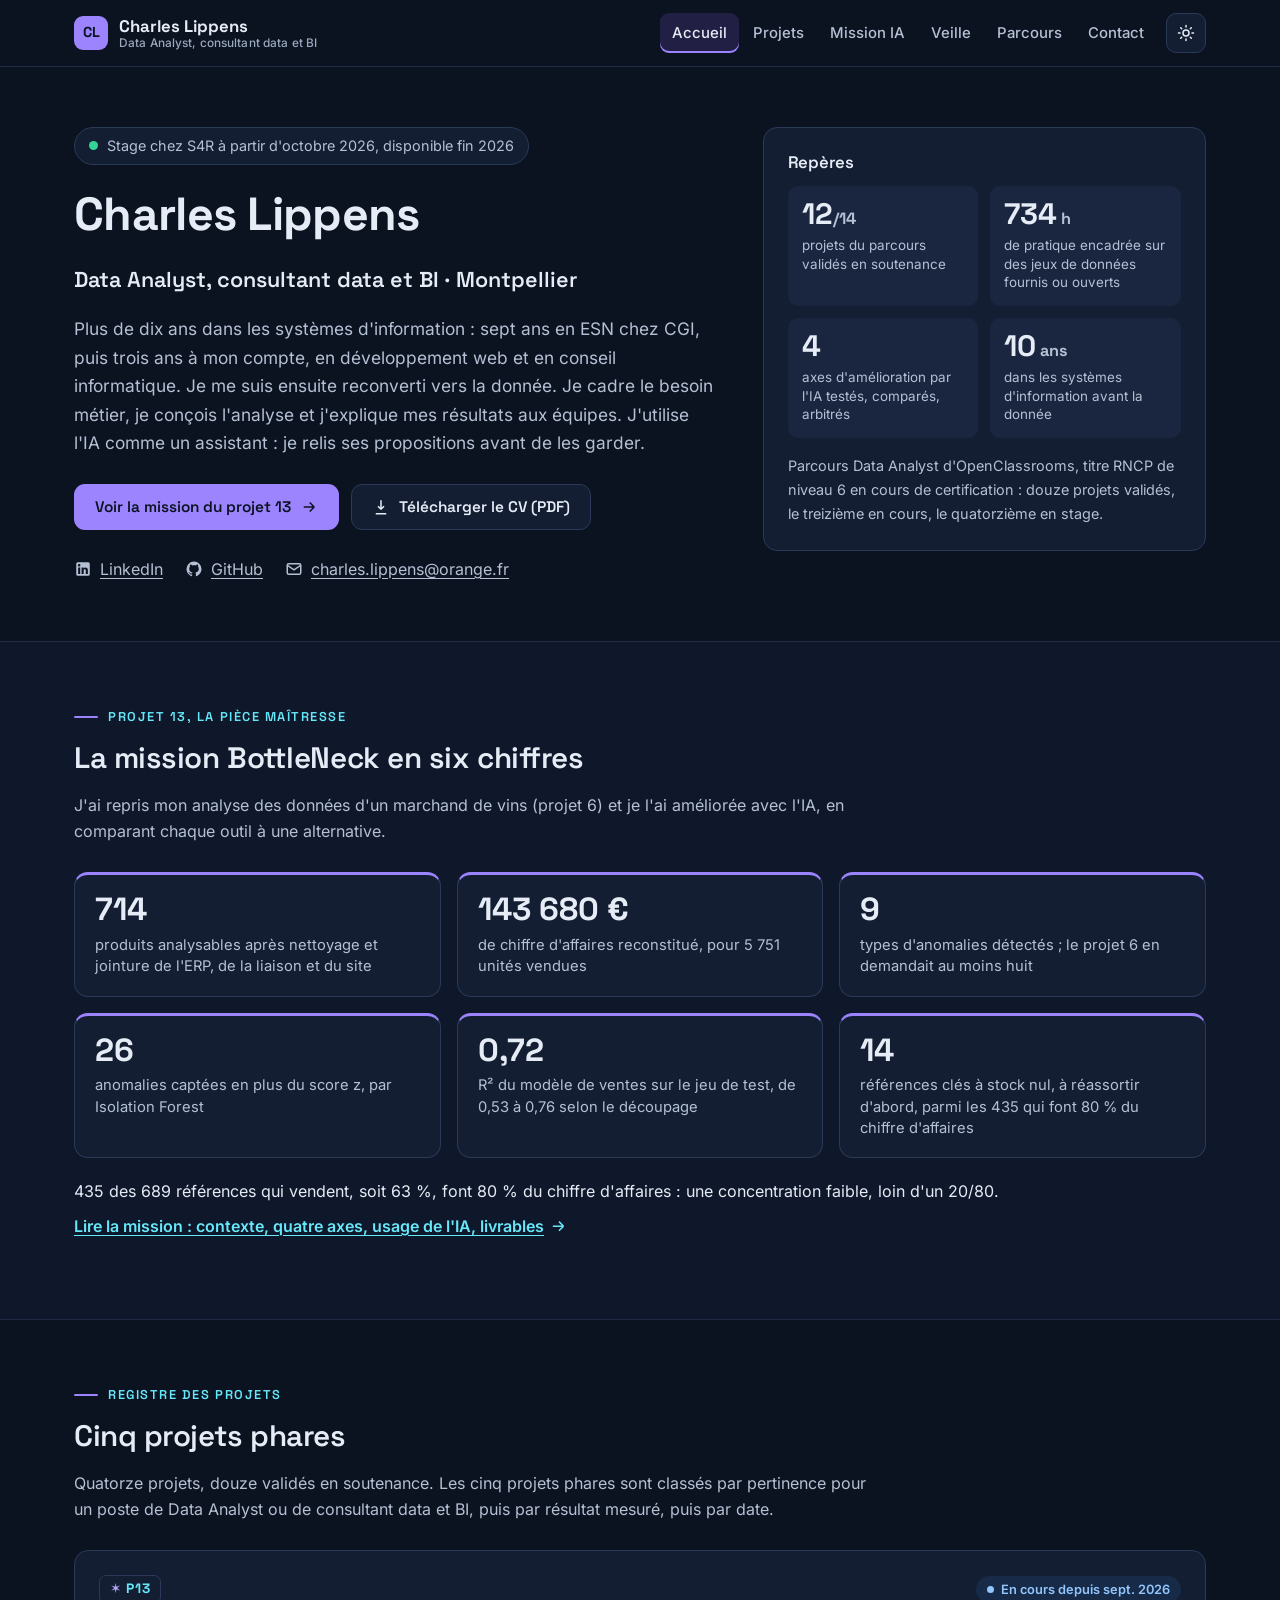
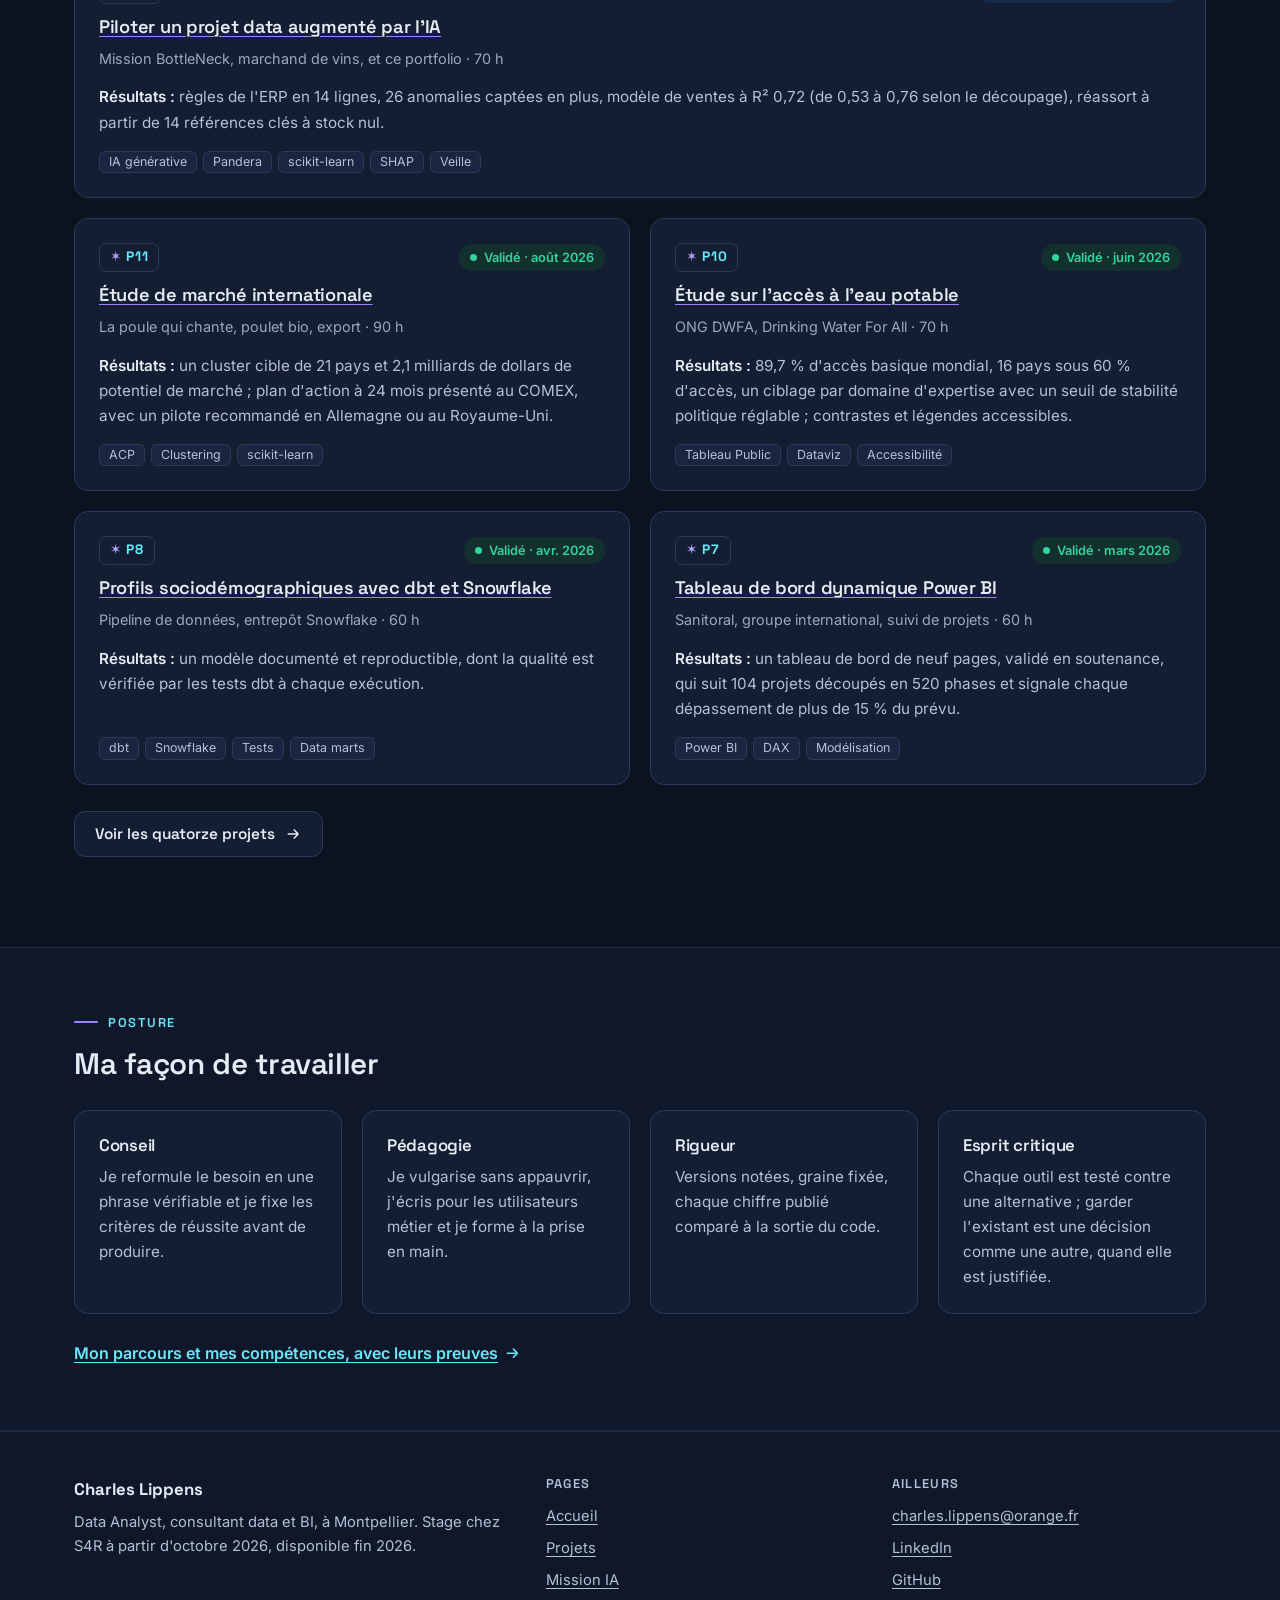
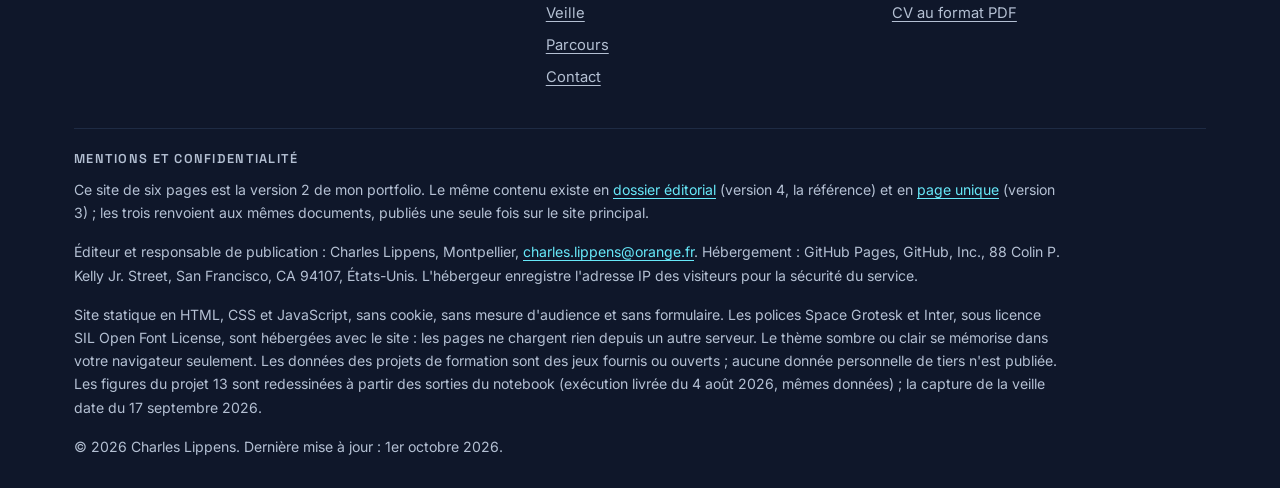
==== index.html @ 8b3ab4c8 "Portfolio, version 2" ====
<!DOCTYPE html>
<html lang="fr">
<head>
  <meta charset="UTF-8">
  <meta name="viewport" content="width=device-width, initial-scale=1">
  <title>Charles Lippens, Data Analyst, portfolio</title>
  <meta name="description" content="Charles Lippens, Data Analyst à Montpellier : la mission du projet 13 améliorée avec l'IA, cinq projets phares, la veille et le parcours, sur un site de six pages.">
  <meta name="author" content="Charles Lippens">
  <meta name="theme-color" content="#0B1220">
  <link rel="canonical" href="https://charleslippensdata.github.io/portfolio-v2/">
  <meta property="og:type" content="website">
  <meta property="og:site_name" content="Charles Lippens, Data Analyst">
  <meta property="og:locale" content="fr_FR">
  <meta property="og:title" content="Charles Lippens, Data Analyst, portfolio">
  <meta property="og:description" content="Charles Lippens, Data Analyst à Montpellier : la mission du projet 13 améliorée avec l'IA, cinq projets phares, la veille et le parcours, sur un site de six pages.">
  <meta property="og:url" content="https://charleslippensdata.github.io/portfolio-v2/">
  <meta property="og:image" content="https://charleslippensdata.github.io/assets/img/og-image.png">
  <meta property="og:image:width" content="1200">
  <meta property="og:image:height" content="630">
  <meta property="og:image:alt" content="Charles Lippens, Data Analyst">
  <meta name="twitter:card" content="summary_large_image">
  <link rel="icon" href="assets/img/favicon-192.png" type="image/png" sizes="192x192">
  <link rel="apple-touch-icon" href="assets/img/favicon-192.png">
  <link rel="preload" href="assets/fonts/inter-latin-wght-normal.woff2" as="font" type="font/woff2" crossorigin>
  <link rel="preload" href="assets/fonts/space-grotesk-latin-700-normal.woff2" as="font" type="font/woff2" crossorigin>
  <script>(function(){var t="dark";try{var s=localStorage.getItem("pf-v2-theme");if(s==="dark"||s==="light"){t=s;}}catch(e){}document.documentElement.setAttribute("data-theme",t);})();</script>
  <link rel="stylesheet" href="assets/style.css">
  <script src="assets/app.js" defer></script>
</head>
<body>
<a class="saut" href="#contenu">Aller au contenu</a>
<header class="entete">
  <div class="entete-inner">
    <a class="marque" href="index.html"><span class="logo" aria-hidden="true">CL</span><span class="marque-texte">Charles Lippens<small>Data Analyst, consultant data et BI</small></span></a>
    <button class="bouton-icone burger" id="burger" type="button" aria-expanded="false" aria-controls="menu"><span class="burger-barres" aria-hidden="true"><span></span><span></span><span></span></span><span class="vh">Menu</span></button>
    <nav class="nav" aria-label="Navigation principale">
      <ul class="menu" id="menu">
        <li><a href="index.html" aria-current="page">Accueil</a></li>
        <li><a href="projets.html">Projets</a></li>
        <li><a href="mission-ia.html">Mission IA</a></li>
        <li><a href="veille.html">Veille</a></li>
        <li><a href="parcours.html">Parcours</a></li>
        <li><a href="contact.html">Contact</a></li>
      </ul>
    </nav>
    <button class="bouton-icone theme-toggle" type="button" aria-pressed="true" title="Thème sombre ou clair"><svg class="ico-lune" viewBox="0 0 24 24" fill="none" stroke="currentColor" stroke-width="2" stroke-linecap="round" stroke-linejoin="round" aria-hidden="true"><path d="M21 12.8A9 9 0 1 1 11.2 3a7 7 0 0 0 9.8 9.8z"/></svg><svg class="ico-soleil" viewBox="0 0 24 24" fill="none" stroke="currentColor" stroke-width="2" stroke-linecap="round" aria-hidden="true"><circle cx="12" cy="12" r="4"/><path d="M12 2v2M12 20v2M4.9 4.9l1.4 1.4M17.7 17.7l1.4 1.4M2 12h2M20 12h2M4.9 19.1l1.4-1.4M17.7 6.3l1.4-1.4"/></svg><span class="vh">Thème sombre</span></button>
  </div>
</header>

<main id="contenu" tabindex="-1">
  <section class="hero" aria-labelledby="nom">
    <div class="conteneur hero-grille">
      <div class="hero-texte">
        <p class="statut"><span class="point-ok" aria-hidden="true"></span>Stage chez S4R à partir d'octobre 2026, disponible fin 2026</p>
        <h1 id="nom">Charles Lippens</h1>
        <p class="metier">Data Analyst, consultant data et BI · Montpellier</p>
        <p class="pitch">Plus de dix ans dans les systèmes d'information : sept ans en ESN chez CGI, puis trois ans à mon compte, en développement web et en conseil informatique. Je me suis ensuite reconverti vers la donnée. Je cadre le besoin métier, je conçois l'analyse et j'explique mes résultats aux équipes. J'utilise l'IA comme un assistant : je relis ses propositions avant de les garder.</p>
        <div class="actions">
          <a class="btn btn-plein" href="mission-ia.html">Voir la mission du projet 13<svg viewBox="0 0 24 24" fill="none" stroke="currentColor" stroke-width="2" aria-hidden="true"><path d="M5 12h14m0 0-6-6m6 6-6 6"/></svg></a>
          <a class="btn btn-contour" href="https://charleslippensdata.github.io/livrables/CV_Charles_Lippens.pdf" download><svg viewBox="0 0 24 24" fill="none" stroke="currentColor" stroke-width="2" aria-hidden="true"><path d="M12 3v12m0 0l-4-4m4 4l4-4M5 21h14"/></svg>Télécharger le CV (PDF)</a>
        </div>
        <ul class="liens-hero">
          <li><a href="https://www.linkedin.com/in/charleslippens/" target="_blank" rel="noopener"><svg viewBox="0 0 24 24" fill="currentColor" aria-hidden="true"><path d="M19 3a2 2 0 0 1 2 2v14a2 2 0 0 1-2 2H5a2 2 0 0 1-2-2V5a2 2 0 0 1 2-2h14m-.5 15.5v-5.3a3.26 3.26 0 0 0-3.26-3.26c-.85 0-1.84.52-2.32 1.3v-1.11h-2.79v8.37h2.79v-4.93c0-.77.62-1.4 1.39-1.4a1.4 1.4 0 0 1 1.4 1.4v4.93h2.79M6.88 8.56a1.68 1.68 0 0 0 1.68-1.68c0-.93-.75-1.69-1.68-1.69a1.69 1.69 0 0 0-1.69 1.69c0 .93.76 1.68 1.69 1.68m1.39 9.94v-8.37H5.5v8.37h2.77z"/></svg>LinkedIn<span class="vh"> (nouvel onglet)</span></a></li>
          <li><a href="https://github.com/CharlesLippensData" target="_blank" rel="noopener"><svg viewBox="0 0 24 24" fill="currentColor" aria-hidden="true"><path d="M12 2A10 10 0 0 0 2 12c0 4.42 2.87 8.17 6.84 9.5.5.08.66-.23.66-.5v-1.69c-2.77.6-3.36-1.34-3.36-1.34-.46-1.16-1.11-1.47-1.11-1.47-.91-.62.07-.6.07-.6 1 .07 1.53 1.03 1.53 1.03.87 1.52 2.34 1.07 2.91.83.09-.65.35-1.09.63-1.34-2.22-.25-4.55-1.11-4.55-4.92 0-1.11.38-2 1.03-2.71-.1-.25-.45-1.29.1-2.64 0 0 .84-.27 2.75 1.02.79-.22 1.65-.33 2.5-.33.85 0 1.71.11 2.5.33 1.91-1.29 2.75-1.02 2.75-1.02.55 1.35.2 2.39.1 2.64.65.71 1.03 1.6 1.03 2.71 0 3.82-2.34 4.66-4.57 4.91.36.31.69.92.69 1.85V21c0 .27.16.59.67.5C19.14 20.16 22 16.42 22 12A10 10 0 0 0 12 2z"/></svg>GitHub<span class="vh"> (nouvel onglet)</span></a></li>
          <li><a href="mailto:charles.lippens@orange.fr"><svg viewBox="0 0 24 24" fill="none" stroke="currentColor" stroke-width="2" aria-hidden="true"><rect x="3" y="5" width="18" height="14" rx="2"/><path d="m3 7 9 6 9-6"/></svg>charles.lippens@orange.fr</a></li>
        </ul>
      </div>
      <aside class="carte reperes" aria-labelledby="reperes-titre">
        <h2 id="reperes-titre">Repères</h2>
        <dl class="mini-kpis">
          <div><dt>projets du parcours validés en soutenance</dt><dd>12<small>/14</small></dd></div>
          <div><dt>de pratique encadrée sur des jeux de données fournis ou ouverts</dt><dd>734<small> h</small></dd></div>
          <div><dt>axes d'amélioration par l'IA testés, comparés, arbitrés</dt><dd>4</dd></div>
          <div><dt>dans les systèmes d'information avant la donnée</dt><dd>10<small> ans</small></dd></div>
        </dl>
        <p class="reperes-note">Parcours Data Analyst d'OpenClassrooms, titre RNCP de niveau 6 en cours de certification : douze projets validés, le treizième en cours, le quatorzième en stage.</p>
      </aside>
    </div>
  </section>

  <section class="section section--alt" aria-labelledby="chiffres-titre">
    <div class="conteneur">
      <div class="section-tete">
        <p class="eyebrow">Projet 13, la pièce maîtresse</p>
        <h2 id="chiffres-titre">La mission BottleNeck en six chiffres</h2>
        <p>J'ai repris mon analyse des données d'un marchand de vins (projet 6) et je l'ai améliorée avec l'IA, en comparant chaque outil à une alternative.</p>
      </div>
      <dl class="chiffres">
        <div class="chiffre"><dt>produits analysables après nettoyage et jointure de l'ERP, de la liaison et du site</dt><dd>714</dd></div>
        <div class="chiffre"><dt>de chiffre d'affaires reconstitué, pour 5 751 unités vendues</dt><dd>143 680 €</dd></div>
        <div class="chiffre"><dt>types d'anomalies détectés ; le projet 6 en demandait au moins huit</dt><dd>9</dd></div>
        <div class="chiffre"><dt>anomalies captées en plus du score z, par Isolation Forest</dt><dd>26</dd></div>
        <div class="chiffre"><dt>R² du modèle de ventes sur le jeu de test, de 0,53 à 0,76 selon le découpage</dt><dd>0,72</dd></div>
        <div class="chiffre"><dt>références clés à stock nul, à réassortir d'abord, parmi les 435 qui font 80 % du chiffre d'affaires</dt><dd>14</dd></div>
      </dl>
      <p class="note-chiffres">435 des 689 références qui vendent, soit 63 %, font 80 % du chiffre d'affaires : une concentration faible, loin d'un 20/80.</p>
      <p><a class="lien-fort" href="mission-ia.html">Lire la mission : contexte, quatre axes, usage de l'IA, <span class="insec">livrables<svg viewBox="0 0 24 24" fill="none" stroke="currentColor" stroke-width="2" aria-hidden="true"><path d="M5 12h14m0 0-6-6m6 6-6 6"/></svg></span></a></p>
    </div>
  </section>

  <section class="section" aria-labelledby="phares-titre">
    <div class="conteneur">
      <div class="section-tete">
        <p class="eyebrow">Registre des projets</p>
        <h2 id="phares-titre">Cinq projets phares</h2>
        <p>Quatorze projets, douze validés en soutenance. Les cinq projets phares sont classés par pertinence pour un poste de Data Analyst ou de consultant data et BI, puis par résultat mesuré, puis par date.</p>
      </div>
      <div class="grille grille-phares">
        <article class="carte phare" aria-labelledby="phare-p13">
          <div class="projet-tete"><span class="projet-code"><span class="etoile" aria-hidden="true">✶</span> P13<span class="vh">, projet phare</span></span><span class="etat etat-cours">En cours depuis sept. 2026</span></div>
          <h3 id="phare-p13"><a href="projets.html#p13">Piloter un projet data augmenté par l'IA</a></h3>
          <p class="client">Mission BottleNeck, marchand de vins, et ce portfolio · 70 h</p>
          <p class="phare-resultat"><strong>Résultats :</strong> règles de l'ERP en 14 lignes, 26 anomalies captées en plus, modèle de ventes à R² 0,72 (de 0,53 à 0,76 selon le découpage), réassort à partir de 14 références clés à stock nul.</p>
          <ul class="tags" aria-label="Outils et thèmes"><li>IA générative</li><li>Pandera</li><li>scikit-learn</li><li>SHAP</li><li>Veille</li></ul>
        </article>
        <article class="carte phare" aria-labelledby="phare-p11">
          <div class="projet-tete"><span class="projet-code"><span class="etoile" aria-hidden="true">✶</span> P11<span class="vh">, projet phare</span></span><span class="etat etat-valide">Validé · août 2026</span></div>
          <h3 id="phare-p11"><a href="projets.html#p11">Étude de marché internationale</a></h3>
          <p class="client">La poule qui chante, poulet bio, export · 90 h</p>
          <p class="phare-resultat"><strong>Résultats :</strong> un cluster cible de 21 pays et 2,1 milliards de dollars de potentiel de marché ; plan d'action à 24 mois présenté au COMEX, avec un pilote recommandé en Allemagne ou au Royaume-Uni.</p>
          <ul class="tags" aria-label="Outils et thèmes"><li>ACP</li><li>Clustering</li><li>scikit-learn</li></ul>
        </article>
        <article class="carte phare" aria-labelledby="phare-p10">
          <div class="projet-tete"><span class="projet-code"><span class="etoile" aria-hidden="true">✶</span> P10<span class="vh">, projet phare</span></span><span class="etat etat-valide">Validé · juin 2026</span></div>
          <h3 id="phare-p10"><a href="projets.html#p10">Étude sur l'accès à l'eau potable</a></h3>
          <p class="client">ONG DWFA, Drinking Water For All · 70 h</p>
          <p class="phare-resultat"><strong>Résultats :</strong> 89,7 % d'accès basique mondial, 16 pays sous 60 % d'accès, un ciblage par domaine d'expertise avec un seuil de stabilité politique réglable ; contrastes et légendes accessibles.</p>
          <ul class="tags" aria-label="Outils et thèmes"><li>Tableau Public</li><li>Dataviz</li><li>Accessibilité</li></ul>
        </article>
        <article class="carte phare" aria-labelledby="phare-p8">
          <div class="projet-tete"><span class="projet-code"><span class="etoile" aria-hidden="true">✶</span> P8<span class="vh">, projet phare</span></span><span class="etat etat-valide">Validé · avr. 2026</span></div>
          <h3 id="phare-p8"><a href="projets.html#p8">Profils sociodémographiques avec dbt et Snowflake</a></h3>
          <p class="client">Pipeline de données, entrepôt Snowflake · 60 h</p>
          <p class="phare-resultat"><strong>Résultats :</strong> un modèle documenté et reproductible, dont la qualité est vérifiée par les tests dbt à chaque exécution.</p>
          <ul class="tags" aria-label="Outils et thèmes"><li>dbt</li><li>Snowflake</li><li>Tests</li><li>Data marts</li></ul>
        </article>
        <article class="carte phare" aria-labelledby="phare-p7">
          <div class="projet-tete"><span class="projet-code"><span class="etoile" aria-hidden="true">✶</span> P7<span class="vh">, projet phare</span></span><span class="etat etat-valide">Validé · mars 2026</span></div>
          <h3 id="phare-p7"><a href="projets.html#p7">Tableau de bord dynamique Power BI</a></h3>
          <p class="client">Sanitoral, groupe international, suivi de projets · 60 h</p>
          <p class="phare-resultat"><strong>Résultats :</strong> un tableau de bord de neuf pages, validé en soutenance, qui suit 104 projets découpés en 520 phases et signale chaque dépassement de plus de 15 % du prévu.</p>
          <ul class="tags" aria-label="Outils et thèmes"><li>Power BI</li><li>DAX</li><li>Modélisation</li></ul>
        </article>
      </div>
      <div class="actions"><a class="btn btn-contour" href="projets.html">Voir les quatorze projets<svg viewBox="0 0 24 24" fill="none" stroke="currentColor" stroke-width="2" aria-hidden="true"><path d="M5 12h14m0 0-6-6m6 6-6 6"/></svg></a></div>
    </div>
  </section>

  <section class="section section--alt" aria-labelledby="posture-titre">
    <div class="conteneur">
      <div class="section-tete">
        <p class="eyebrow">Posture</p>
        <h2 id="posture-titre">Ma façon de travailler</h2>
      </div>
      <ul class="grille grille-4 liste-nue">
        <li class="carte posture"><h3>Conseil</h3><p>Je reformule le besoin en une phrase vérifiable et je fixe les critères de réussite avant de produire.</p></li>
        <li class="carte posture"><h3>Pédagogie</h3><p>Je vulgarise sans appauvrir, j'écris pour les utilisateurs métier et je forme à la prise en main.</p></li>
        <li class="carte posture"><h3>Rigueur</h3><p>Versions notées, graine fixée, chaque chiffre publié comparé à la sortie du code.</p></li>
        <li class="carte posture"><h3>Esprit critique</h3><p>Chaque outil est testé contre une alternative ; garder l'existant est une décision comme une autre, quand elle est justifiée.</p></li>
      </ul>
      <p class="suite"><a class="lien-fort" href="parcours.html">Mon parcours et mes compétences, avec leurs <span class="insec">preuves<svg viewBox="0 0 24 24" fill="none" stroke="currentColor" stroke-width="2" aria-hidden="true"><path d="M5 12h14m0 0-6-6m6 6-6 6"/></svg></span></a></p>
    </div>
  </section>
</main>

<footer class="pied">
  <div class="conteneur">
    <div class="pied-grille">
      <div class="pied-marque">
        <p class="pied-nom">Charles Lippens</p>
        <p>Data Analyst, consultant data et BI, à Montpellier. Stage chez S4R à partir d'octobre 2026, disponible fin 2026.</p>
      </div>
      <nav class="pied-bloc" aria-label="Pages du site">
        <h2>Pages</h2>
        <ul>
          <li><a href="index.html">Accueil</a></li>
          <li><a href="projets.html">Projets</a></li>
          <li><a href="mission-ia.html">Mission IA</a></li>
          <li><a href="veille.html">Veille</a></li>
          <li><a href="parcours.html">Parcours</a></li>
          <li><a href="contact.html">Contact</a></li>
        </ul>
      </nav>
      <div class="pied-bloc">
        <h2>Ailleurs</h2>
        <ul>
          <li><a href="mailto:charles.lippens@orange.fr">charles.lippens@orange.fr</a></li>
          <li><a href="https://www.linkedin.com/in/charleslippens/" target="_blank" rel="noopener">LinkedIn<span class="vh"> (nouvel onglet)</span></a></li>
          <li><a href="https://github.com/CharlesLippensData" target="_blank" rel="noopener">GitHub<span class="vh"> (nouvel onglet)</span></a></li>
          <li><a href="https://charleslippensdata.github.io/livrables/CV_Charles_Lippens.pdf" download>CV au format PDF</a></li>
        </ul>
      </div>
    </div>
    <div class="mentions">
      <h2>Mentions et confidentialité</h2>
      <p>Ce site de six pages est la version 2 de mon portfolio. Le même contenu existe en <a href="https://charleslippensdata.github.io/">dossier éditorial</a> (version 4, la référence) et en <a href="https://charleslippensdata.github.io/portfolio-v3/">page unique</a> (version 3) ; les trois renvoient aux mêmes documents, publiés une seule fois sur le site principal.</p>
      <p>Éditeur et responsable de publication : Charles Lippens, Montpellier, <a href="mailto:charles.lippens@orange.fr">charles.lippens@orange.fr</a>. Hébergement : GitHub Pages, GitHub, Inc., 88 Colin P. Kelly Jr. Street, San Francisco, CA 94107, États-Unis. L'hébergeur enregistre l'adresse IP des visiteurs pour la sécurité du service.</p>
      <p>Site statique en HTML, CSS et JavaScript, sans cookie, sans mesure d'audience et sans formulaire. Les polices Space Grotesk et Inter, sous licence SIL Open Font License, sont hébergées avec le site : les pages ne chargent rien depuis un autre serveur. Le thème sombre ou clair se mémorise dans votre navigateur seulement. Les données des projets de formation sont des jeux fournis ou ouverts ; aucune donnée personnelle de tiers n'est publiée. Les figures du projet 13 sont redessinées à partir des sorties du notebook (exécution livrée du 4 août 2026, mêmes données) ; la capture de la veille date du 17 septembre 2026.</p>
      <p>© 2026 Charles Lippens. Dernière mise à jour : 1er octobre 2026.</p>
    </div>
  </div>
</footer>
</body>
</html>
---- assets/style.css ----
/* Charles Lippens, portfolio, version 2 (site de six pages)
   Identité de l'ancienne version 2, rendue sobre : thème sombre bleu nuit par défaut, thème clair au choix,
   titres en Space Grotesk, texte en Inter, cartes. Couleurs pleines, contrastes AA dans les deux thèmes.
   Polices hébergées avec le site, sous licence SIL Open Font License (fichiers OFL dans assets/fonts). */

@font-face {
  font-family: "Inter";
  font-style: normal;
  font-weight: 100 900;
  font-display: swap;
  src: url("fonts/inter-latin-wght-normal.woff2") format("woff2");
}
@font-face {
  font-family: "Space Grotesk";
  font-style: normal;
  font-weight: 600;
  font-display: swap;
  src: url("fonts/space-grotesk-latin-600-normal.woff2") format("woff2");
}
@font-face {
  font-family: "Space Grotesk";
  font-style: normal;
  font-weight: 700;
  font-display: swap;
  src: url("fonts/space-grotesk-latin-700-normal.woff2") format("woff2");
}

/* ---------- Couleurs : thème sombre (par défaut) ---------- */
:root {
  --bg: #0B1220;
  --bg-alt: #0F172A;
  --surface: #131E33;
  --surface-2: #1A2640;
  --line: #2A3A57;
  --line-soft: #1E2B44;
  --text: #E6ECF5;
  --text-2: #B4C0D3;
  --text-3: #9AA8BE;
  --accent: #9C84FF;
  --accent-fort: #B6A8FF;
  --accent-text: #B6A8FF;
  --on-accent: #0B1220;
  --accent-soft: #221F45;
  --cyan: #67E8F9;
  --lien: #67E8F9;
  --lien-survol: #C9BFFF;
  --ok: #34D399;
  --ok-soft: #12302E;
  --encours: #93C5FD;
  --encours-soft: #172B48;
  --venir: #B4C0D3;
  --venir-soft: #1F2A3F;
  --focus: #67E8F9;
  --figure-fond: #FFFFFF;
  --radius: 14px;
  --radius-sm: 10px;
  --max: 1180px;
  --titre: "Space Grotesk", "Segoe UI", system-ui, sans-serif;
  --corps: "Inter", "Segoe UI", system-ui, -apple-system, Arial, sans-serif;
  color-scheme: dark;
}

/* ---------- Thème clair : mêmes rôles ---------- */
:root[data-theme="light"] {
  --bg: #F4F6FB;
  --bg-alt: #EAEEF6;
  --surface: #FFFFFF;
  --surface-2: #EEF2F8;
  --line: #CBD4E2;
  --line-soft: #DDE3EE;
  --text: #0F172A;
  --text-2: #334155;
  --text-3: #4B5768;
  --accent: #5B3DF5;
  --accent-fort: #4C2FE0;
  --accent-text: #4C2FE0;
  --on-accent: #FFFFFF;
  --accent-soft: #ECE8FE;
  --cyan: #0C6A85;
  --lien: #0E5F78;
  --lien-survol: #4C2FE0;
  --ok: #047857;
  --ok-soft: #E3F4EE;
  --encours: #1D4ED8;
  --encours-soft: #E6EDFC;
  --venir: #4B5768;
  --venir-soft: #ECEFF4;
  --focus: #4C2FE0;
  color-scheme: light;
}

/* ---------- Base ---------- */
*, *::before, *::after { box-sizing: border-box; }
html { -webkit-text-size-adjust: 100%; text-size-adjust: 100%; scroll-padding-top: 84px; }
body {
  margin: 0;
  font-family: var(--corps);
  font-size: 1rem;
  line-height: 1.65;
  color: var(--text);
  background: var(--bg);
  overflow-wrap: break-word;
}
img { max-width: 100%; height: auto; display: block; }
svg { flex: none; width: 1.15em; height: 1.15em; vertical-align: -.2em; }
a { color: var(--lien); text-decoration: underline; text-decoration-thickness: 1px; text-underline-offset: .18em; }
a:hover { color: var(--lien-survol); }
:focus-visible { outline: 2px solid var(--focus); outline-offset: 3px; border-radius: 4px; }
main:focus { outline: none; }
.vh {
  position: absolute !important;
  width: 1px; height: 1px;
  padding: 0; margin: -1px;
  overflow: hidden;
  clip: rect(0 0 0 0);
  white-space: nowrap;
  border: 0;
}
.saut {
  position: absolute; left: 12px; top: -80px; z-index: 1000;
  padding: 10px 16px; border-radius: 8px;
  background: var(--accent); color: var(--on-accent);
  font-weight: 600; text-decoration: none;
}
.saut:focus { top: 10px; color: var(--on-accent); }
h1, h2, h3, h4 {
  font-family: var(--titre);
  font-weight: 600;
  line-height: 1.2;
  letter-spacing: -.015em;
  color: var(--text);
  margin: 0 0 .5em;
}
h1 { font-size: clamp(2rem, 4.4vw, 2.9rem); font-weight: 700; }
h2 { font-size: clamp(1.4rem, 2.8vw, 1.85rem); }
h3 { font-size: 1.14rem; }
p { margin: 0 0 1rem; color: var(--text-2); }
strong, b { color: var(--text); font-weight: 600; }
.liste-nue { list-style: none; margin: 0; padding: 0; }

/* ---------- Mise en page ---------- */
.conteneur { max-width: var(--max); margin: 0 auto; padding: 0 24px; }
.conteneur.etroit > * { max-width: 812px; }
.etroit-gauche { max-width: 860px; }
.section { padding: 64px 0; }
.section--serree { padding: 36px 0 64px; }
.section--alt { background: var(--bg-alt); border-top: 1px solid var(--line-soft); border-bottom: 1px solid var(--line-soft); }
.section-tete { max-width: 800px; margin-bottom: 28px; }
.section-tete p:last-child { margin-bottom: 0; }
.tete-page { padding: 52px 0 4px; }
.tete-page .lead { margin-bottom: 0; }
.meta-page { margin: 14px 0 0; font-size: .92rem; color: var(--text-3); }
.eyebrow {
  display: flex; align-items: center; gap: 10px;
  font-family: var(--titre); font-size: .8rem; font-weight: 600;
  letter-spacing: .12em; text-transform: uppercase;
  color: var(--cyan); margin: 0 0 14px;
}
.eyebrow::before { content: ""; width: 24px; height: 2px; background: var(--accent); border-radius: 2px; }
.lead { font-size: 1.1rem; max-width: 72ch; }
.grille { display: grid; gap: 20px; }
.grille-2 { grid-template-columns: repeat(auto-fit, minmax(min(100%, 380px), 1fr)); }
.grille-3 { grid-template-columns: repeat(auto-fit, minmax(min(100%, 280px), 1fr)); }
.grille-4 { grid-template-columns: repeat(auto-fit, minmax(min(100%, 230px), 1fr)); }
.pile { display: grid; grid-template-columns: minmax(0, 1fr); gap: 22px; }
.carte {
  background: var(--surface);
  border: 1px solid var(--line);
  border-radius: var(--radius);
  padding: 24px;
}
.carte > :last-child { margin-bottom: 0; }
.suite { margin: 26px 0 0; }
.note { font-size: .95rem; max-width: 80ch; margin: 22px 0 0; }
.lien-fort { font-weight: 600; }
.insec { white-space: nowrap; }
.lien-fort svg, .axe-texte a svg { margin: 0 .3em; }
.liens-hero svg { width: 18px; height: 18px; }

/* ---------- En-tête et navigation ---------- */
.entete { position: sticky; top: 0; z-index: 100; background: var(--bg); border-bottom: 1px solid var(--line-soft); }
.entete-inner {
  max-width: var(--max); margin: 0 auto; padding: 0 24px; height: 66px;
  display: flex; align-items: center; gap: 10px;
}
.marque {
  display: flex; align-items: center; gap: 11px; margin-right: auto;
  font-family: var(--titre); font-weight: 700; font-size: 1.05rem; line-height: 1.2;
  color: var(--text); text-decoration: none;
}
.marque:hover { color: var(--text); }
.marque .logo {
  width: 34px; height: 34px; border-radius: 9px; flex: none;
  display: grid; place-items: center;
  background: var(--accent); color: var(--on-accent); font-size: .9rem;
}
.marque small { display: block; font-family: var(--corps); font-weight: 500; font-size: .74rem; color: var(--text-3); letter-spacing: .01em; }
.menu { display: flex; align-items: center; gap: 2px; list-style: none; margin: 0; padding: 0; }
.menu a {
  display: block; padding: 8px 12px; border-radius: 9px;
  color: var(--text-2); font-size: .93rem; font-weight: 500; text-decoration: none;
}
.menu a:hover { color: var(--text); background: var(--surface-2); }
.menu a[aria-current="page"] { color: var(--text); background: var(--accent-soft); box-shadow: inset 0 -2px 0 var(--accent); }
.bouton-icone {
  display: inline-flex; align-items: center; justify-content: center;
  width: 40px; height: 40px; padding: 0; border-radius: 10px; cursor: pointer;
  border: 1px solid var(--line); background: var(--surface); color: var(--text);
}
.bouton-icone:hover { border-color: var(--accent); }
.bouton-icone svg { width: 18px; height: 18px; }
.theme-toggle .ico-soleil { display: none; }
:root[data-theme="dark"] .theme-toggle .ico-soleil { display: block; }
:root[data-theme="dark"] .theme-toggle .ico-lune { display: none; }
:root:not([data-theme]) .theme-toggle, :root:not([data-theme]) .filtres { display: none; }
.burger { display: none; }
.burger-barres { position: relative; width: 18px; height: 14px; }
.burger-barres span { position: absolute; left: 0; right: 0; height: 2px; border-radius: 2px; background: currentColor; }
.burger-barres span:nth-child(1) { top: 0; }
.burger-barres span:nth-child(2) { top: 6px; }
.burger-barres span:nth-child(3) { top: 12px; }
.burger[aria-expanded="true"] .burger-barres span:nth-child(1) { top: 6px; transform: rotate(45deg); }
.burger[aria-expanded="true"] .burger-barres span:nth-child(2) { opacity: 0; }
.burger[aria-expanded="true"] .burger-barres span:nth-child(3) { top: 6px; transform: rotate(-45deg); }

/* ---------- Boutons ---------- */
.actions { display: flex; flex-wrap: wrap; gap: 12px; margin: 26px 0; }
.btn {
  display: inline-flex; align-items: center; justify-content: center; gap: 9px;
  font-family: var(--titre); font-weight: 600; font-size: .96rem; line-height: 1.3;
  padding: 12px 20px; border-radius: 11px; border: 1px solid transparent;
  text-decoration: none; cursor: pointer;
}
.btn svg { width: 18px; height: 18px; }
.btn-plein { background: var(--accent); color: var(--on-accent); }
.btn-plein:hover { background: var(--accent-fort); color: var(--on-accent); }
.btn-contour { background: var(--surface); color: var(--text); border-color: var(--line); }
.btn-contour:hover { color: var(--text); border-color: var(--accent); }

/* ---------- Accueil ---------- */
.hero { padding: 60px 0 56px; }
.hero-grille { display: grid; grid-template-columns: minmax(0, 1.3fr) minmax(0, .9fr); gap: 48px; align-items: start; }
.statut {
  display: inline-flex; align-items: center; gap: 9px;
  font-size: .9rem; color: var(--text-2);
  background: var(--surface); border: 1px solid var(--line); border-radius: 999px;
  padding: 6px 14px; margin: 0 0 22px;
}
.point-ok { width: 9px; height: 9px; border-radius: 50%; background: var(--ok); flex: none; }
.metier { font-family: var(--titre); font-size: clamp(1.12rem, 2.2vw, 1.35rem); font-weight: 600; color: var(--text); margin: -4px 0 18px; }
.pitch { font-size: 1.08rem; max-width: 64ch; }
.liens-hero { display: flex; flex-wrap: wrap; gap: 10px 22px; list-style: none; margin: 0; padding: 0; }
.liens-hero a { display: inline-flex; align-items: center; gap: 8px; color: var(--text-2); }
.liens-hero a:hover { color: var(--lien-survol); }
.reperes h2 { font-size: 1.05rem; margin-bottom: 14px; }
.mini-kpis { display: grid; grid-template-columns: 1fr 1fr; gap: 12px; margin: 0 0 16px; }
.mini-kpis div {
  display: flex; flex-direction: column-reverse; justify-content: flex-end; gap: 6px;
  background: var(--surface-2); border-radius: 10px; padding: 14px;
}
.mini-kpis dd { margin: 0; font-family: var(--titre); font-weight: 700; font-size: 1.85rem; line-height: 1; color: var(--text); }
.mini-kpis dd small { font-size: .55em; color: var(--text-2); font-weight: 700; }
.mini-kpis dt { font-size: .84rem; line-height: 1.4; color: var(--text-2); }
.reperes-note { font-size: .9rem; }
.chiffres { display: grid; grid-template-columns: repeat(3, minmax(0, 1fr)); gap: 16px; margin: 0; }
.chiffre {
  display: flex; flex-direction: column-reverse; justify-content: flex-end; gap: 8px;
  background: var(--surface); border: 1px solid var(--line); border-top: 3px solid var(--accent);
  border-radius: var(--radius); padding: 18px 20px;
}
.chiffre dd { margin: 0; font-family: var(--titre); font-size: 2rem; font-weight: 700; line-height: 1.05; color: var(--text); }
.chiffre dt { font-size: .92rem; line-height: 1.45; color: var(--text-2); }
.note-chiffres { margin: 20px 0 8px; color: var(--text); }
.grille-phares { grid-template-columns: repeat(2, minmax(0, 1fr)); }
.grille-phares > :first-child { grid-column: 1 / -1; }
.phare { display: flex; flex-direction: column; }
.phare h3 a { color: var(--text); text-decoration-color: var(--accent); }
.phare h3 a:hover { color: var(--lien-survol); }
.phare-resultat { font-size: .95rem; }
.phare .tags { margin-top: auto; }
.posture h3 { font-size: 1.05rem; }
.posture p { font-size: .95rem; }

/* ---------- Projets ---------- */
.filtres { display: flex; flex-wrap: wrap; gap: 8px; margin: 0 0 26px; }
.filtre {
  font-family: var(--corps); font-size: .9rem; font-weight: 500; line-height: 1.3;
  padding: 8px 15px; border-radius: 999px; cursor: pointer;
  border: 1px solid var(--line); background: var(--surface); color: var(--text-2);
}
.filtre:hover { border-color: var(--accent); color: var(--text); }
.filtre[aria-pressed="true"] { background: var(--accent); border-color: var(--accent); color: var(--on-accent); font-weight: 600; }
.grille-projets { display: grid; grid-template-columns: repeat(auto-fill, minmax(min(100%, 500px), 1fr)); gap: 20px; }
.projet {
  display: flex; flex-direction: column;
  background: var(--surface); border: 1px solid var(--line); border-radius: var(--radius);
  padding: 24px;
}
.projet.is-phare { border-top: 3px solid var(--accent); }
.projet h2 { font-size: 1.24rem; margin-bottom: 4px; }
.projet-tete { display: flex; flex-wrap: wrap; justify-content: space-between; align-items: center; gap: 10px; margin-bottom: 12px; }
.projet-code {
  font-family: var(--titre); font-weight: 700; font-size: .85rem; letter-spacing: .06em;
  color: var(--cyan); border: 1px solid var(--line); border-radius: 7px; padding: 2px 10px;
}
.etoile { color: var(--accent-text); }
.etat { display: inline-flex; align-items: center; gap: 7px; font-size: .8rem; font-weight: 600; padding: 3px 11px; border-radius: 999px; }
.etat::before { content: ""; width: 7px; height: 7px; border-radius: 50%; background: currentColor; }
.etat-valide { color: var(--ok); background: var(--ok-soft); }
.etat-cours { color: var(--encours); background: var(--encours-soft); }
.etat-venir { color: var(--venir); background: var(--venir-soft); }
.client { font-size: .9rem; color: var(--text-3); margin-bottom: 14px; }
.rubrique { font-size: .95rem; margin-bottom: .7rem; }
.rubrique-resultats { color: var(--text); background: var(--surface-2); border-radius: 10px; padding: 10px 14px; }
.tags { display: flex; flex-wrap: wrap; gap: 6px; list-style: none; margin: 6px 0 16px; padding: 0; }
.tags li { font-size: .78rem; line-height: 1.5; color: var(--text-2); background: var(--surface-2); border: 1px solid var(--line); border-radius: 6px; padding: 1px 9px; }
.projet-livrables { margin-top: auto; padding-top: 14px; border-top: 1px solid var(--line-soft); }
.mini-titre { font-family: var(--titre); font-size: .78rem; font-weight: 600; letter-spacing: .1em; text-transform: uppercase; color: var(--text-3); margin: 0 0 10px; }
.liens-dl { display: flex; flex-wrap: wrap; gap: 8px; list-style: none; margin: 0; padding: 0; }
.liens-dl a {
  display: inline-flex; align-items: center; gap: 6px;
  font-size: .85rem; font-weight: 500; line-height: 1.35;
  color: var(--text); background: var(--surface-2); border: 1px solid var(--line); border-radius: 8px;
  padding: 5px 10px; text-decoration: none;
}
.liens-dl a:hover { border-color: var(--accent); color: var(--text); }
.liens-dl svg { width: 15px; height: 15px; color: var(--cyan); }
.projets-vide { color: var(--text-2); padding: 20px 0; }
.is-hidden { display: none !important; }

/* ---------- Mission ---------- */
.contexte-grille { display: grid; grid-template-columns: minmax(0, 1.35fr) minmax(0, .85fr); gap: 40px; align-items: start; }
.probleme { border-left: 3px solid var(--accent); }
.question { font-family: var(--titre); font-size: 1.14rem; font-weight: 600; line-height: 1.45; color: var(--text); }
.etapes { display: flex; flex-wrap: wrap; gap: 8px; list-style: none; counter-reset: etape; margin: 22px 0 0; padding: 0; }
.etapes li {
  counter-increment: etape; display: inline-flex; align-items: center; gap: 8px;
  font-size: .9rem; font-weight: 500; color: var(--text);
  background: var(--surface); border: 1px solid var(--line); border-radius: 999px; padding: 6px 14px 6px 6px;
}
.etapes li::before {
  content: counter(etape); display: grid; place-items: center;
  width: 24px; height: 24px; border-radius: 50%;
  background: var(--accent); color: var(--on-accent); font-size: .78rem; font-weight: 700;
}
.resultats-grille { display: grid; grid-template-columns: minmax(0, 1fr); gap: 28px; }
.resultats-grille .figure { max-width: 900px; }
.figure { margin: 0; background: var(--surface); border: 1px solid var(--line); border-radius: var(--radius); padding: 12px; }
.figure img { width: 100%; background: var(--figure-fond); border-radius: 8px; }
.figure figcaption { margin-top: 10px; font-size: .87rem; line-height: 1.5; color: var(--text-2); }
.axe { display: grid; grid-template-columns: minmax(0, 1fr) minmax(0, 1fr); gap: 36px; align-items: start; padding: 40px 0; border-top: 1px solid var(--line-soft); }
.axe:first-child { padding-top: 4px; border-top: 0; }
.axe:last-child { padding-bottom: 0; }
.axe--inverse .figure { order: -1; }
.axe-num { font-family: var(--titre); font-size: .8rem; font-weight: 700; letter-spacing: .12em; text-transform: uppercase; color: var(--accent-text); margin: 0 0 8px; }
.decision { color: var(--text); border-left: 3px solid var(--accent); padding: 2px 0 2px 12px; }
.ico-carte {
  flex: none; display: grid; place-items: center; width: 44px; height: 44px; margin-bottom: 14px;
  border-radius: 12px; background: var(--accent-soft); color: var(--accent-text);
}
.ico-carte svg { width: 22px; height: 22px; }
.carte-ia p { font-size: .95rem; }
.livrables { display: grid; grid-template-columns: repeat(auto-fill, minmax(min(100%, 340px), 1fr)); gap: 14px; }
.livrable { display: flex; gap: 14px; align-items: flex-start; background: var(--surface); border: 1px solid var(--line); border-radius: var(--radius-sm); padding: 16px; }
.livrable-texte { min-width: 0; }
.format {
  flex: none; display: grid; place-items: center; width: 54px; height: 44px; border-radius: 9px;
  font-family: var(--titre); font-size: .72rem; font-weight: 700; letter-spacing: .04em;
  color: var(--accent-text); background: var(--accent-soft);
}
.format-pdf { color: var(--cyan); background: var(--surface-2); }
.livrable h3 { font-size: 1rem; margin: 0 0 2px; }
.livrable p { font-size: .88rem; color: var(--text-2); margin: 0 0 10px; }

/* ---------- Tableaux ---------- */
.tableau { overflow-x: auto; background: var(--surface); border: 1px solid var(--line); border-radius: var(--radius); }
table { width: 100%; border-collapse: collapse; font-size: .92rem; }
.compare { min-width: 600px; }
.resultats { min-width: 560px; }
.compare td:nth-child(2) { min-width: 9.5em; }
.indice { display: none; font-size: .85rem; color: var(--text-2); margin: 0 0 8px; }
caption { text-align: left; padding: 12px 16px; font-family: var(--titre); font-weight: 600; color: var(--text); border-bottom: 1px solid var(--line); }
th, td { padding: 10px 16px; text-align: left; vertical-align: top; color: var(--text-2); border-bottom: 1px solid var(--line-soft); }
thead th { background: var(--surface-2); color: var(--text-2); font-size: .78rem; font-weight: 600; letter-spacing: .05em; text-transform: uppercase; }
tbody th { color: var(--text); font-weight: 600; }
tbody tr:last-child th, tbody tr:last-child td { border-bottom: 0; }
.valeur { font-family: var(--titre); font-weight: 700; color: var(--text); white-space: nowrap; }
.is-retenu th { box-shadow: inset 3px 0 0 var(--accent); }
.badge { display: inline-block; font-size: .78rem; font-weight: 600; line-height: 1.5; padding: 2px 10px; border-radius: 8px; }
.badge--ok { color: var(--ok); background: var(--ok-soft); }
.badge--reserve { color: var(--encours); background: var(--encours-soft); }
.badge--out { color: var(--venir); background: var(--venir-soft); }

/* ---------- Veille ---------- */
.criteres { display: grid; grid-template-columns: repeat(auto-fit, minmax(min(100%, 320px), 1fr)); gap: 12px 24px; }
.criteres li, .sources li { display: grid; grid-template-columns: 2.4em minmax(0, 1fr); gap: 8px; padding: 12px 0; border-bottom: 1px solid var(--line-soft); color: var(--text-2); }
.num { font-family: var(--titre); font-weight: 700; color: var(--accent-text); }
.axe-veille h3 { font-size: 1.2rem; }
.axe-veille .tableau { margin: 4px 0 16px; }
.auto-grille { display: grid; grid-template-columns: minmax(0, 1fr) minmax(0, 1.1fr); gap: 36px; align-items: start; }
.puces { margin: 0 0 1rem; padding-left: 1.2em; color: var(--text-2); }
.puces li { margin-bottom: 8px; }
.sources { display: grid; grid-template-columns: repeat(auto-fit, minmax(min(100%, 440px), 1fr)); gap: 0 28px; }
.source { color: var(--text); }
.source .type { display: block; font-size: .87rem; color: var(--text-2); }

/* ---------- Parcours ---------- */
.parcours-grille { display: grid; grid-template-columns: minmax(0, 1.5fr) minmax(0, 1fr); gap: 40px; align-items: start; }
.parcours-cote { display: grid; grid-template-columns: minmax(0, 1fr); gap: 18px; }
.parcours-cote h2 { font-size: 1.15rem; }
.frise { position: relative; padding-left: 30px; }
.frise::before { content: ""; position: absolute; left: 7px; top: 8px; bottom: 8px; width: 2px; background: var(--line); }
.frise li { position: relative; padding-bottom: 22px; }
.frise li:last-child { padding-bottom: 0; }
.frise li::before {
  content: ""; position: absolute; left: -30px; top: 5px;
  width: 16px; height: 16px; border-radius: 50%;
  background: var(--bg); border: 3px solid var(--accent);
}
.periode { font-size: .85rem; font-weight: 600; color: var(--cyan); margin: 0; }
.frise h3 { font-size: 1.05rem; margin: 2px 0 4px; }
.frise li p:last-child { margin: 0; font-size: .95rem; }
.competence p { font-size: .95rem; }
.avis { margin: 0; display: flex; flex-direction: column; gap: 12px; }
.avis blockquote { margin: 0; }
.avis blockquote p { color: var(--text); font-size: 1.02rem; margin: 0; }
.avis figcaption { font-size: .88rem; color: var(--text-2); }

/* ---------- Contact ---------- */
.contact-carte { display: flex; gap: 16px; align-items: flex-start; }
.contact-carte .ico-carte { margin-bottom: 0; }
.contact-carte h2 { font-size: 1.02rem; margin-bottom: 4px; }
.contact-carte p { margin: 0; overflow-wrap: anywhere; }

/* ---------- Pied de page ---------- */
.pied { background: var(--bg-alt); border-top: 1px solid var(--line-soft); padding: 44px 0 30px; font-size: .92rem; }
.pied-grille { display: grid; grid-template-columns: minmax(0, 1.4fr) minmax(0, 1fr) minmax(0, 1fr); gap: 32px; }
.pied-nom { font-family: var(--titre); font-weight: 700; font-size: 1.05rem; color: var(--text); margin-bottom: 6px; }
.pied h2 { font-family: var(--titre); font-size: .8rem; font-weight: 600; letter-spacing: .1em; text-transform: uppercase; color: var(--text-2); margin-bottom: 12px; }
.pied ul { list-style: none; margin: 0; padding: 0; }
.pied li { margin-bottom: 8px; }
.pied-bloc a { color: var(--text-2); overflow-wrap: anywhere; }
.pied-bloc a:hover { color: var(--lien-survol); }
.mentions { margin-top: 30px; padding-top: 22px; border-top: 1px solid var(--line-soft); }
.mentions p { font-size: .88rem; max-width: 110ch; color: var(--text-2); }
.mentions p:last-child { margin-bottom: 0; }

/* ---------- Écrans moyens et petits ---------- */
@media (max-width: 960px) {
  .burger { display: inline-flex; }
  .nav { position: static; }
  .menu {
    display: none; position: absolute; top: 66px; left: 0; right: 0;
    flex-direction: column; align-items: stretch; gap: 2px;
    background: var(--bg); border-bottom: 1px solid var(--line); padding: 10px 18px 18px;
  }
  .menu.is-open { display: flex; }
  .menu a { padding: 12px 14px; font-size: 1rem; }
  .hero-grille, .contexte-grille, .resultats-grille, .axe, .auto-grille, .parcours-grille { grid-template-columns: minmax(0, 1fr); }
  .axe--inverse .figure { order: 0; }
  .pied-grille { grid-template-columns: minmax(0, 1fr) minmax(0, 1fr); }
  .pied-marque { grid-column: 1 / -1; }
  .chiffres { grid-template-columns: repeat(2, minmax(0, 1fr)); }
}
@media (max-width: 760px) {
  .grille-phares { grid-template-columns: minmax(0, 1fr); }
}
@media (max-width: 560px) {
  .conteneur, .entete-inner { padding: 0 18px; }
  .section { padding: 44px 0; }
  .section--serree { padding: 28px 0 44px; }
  .tete-page { padding-top: 36px; }
  .marque small { display: none; }
  .actions .btn { width: 100%; }
  .carte, .projet { padding: 20px; }
  .chiffre dd { font-size: 1.75rem; }
  .chiffres { grid-template-columns: minmax(0, 1fr); }
  .indice { display: block; }
  .pied-grille { grid-template-columns: minmax(0, 1fr); }
}
@media (prefers-reduced-motion: reduce) {
  *, *::before, *::after { transition: none !important; animation: none !important; }
}

/* ---------- Impression : toujours en clair, texte sombre sur papier blanc ---------- */
@page { margin: 14mm 12mm; }
@media print {
  :root, :root[data-theme="light"], :root[data-theme="dark"] {
    --bg: #FFFFFF; --bg-alt: #FFFFFF; --surface: #FFFFFF; --surface-2: #FFFFFF;
    --line: #B8C2D1; --line-soft: #D5DBE5;
    --text: #000000; --text-2: #1F2937; --text-3: #374151;
    --accent: #4C2FE0; --accent-fort: #4C2FE0; --accent-text: #4C2FE0; --on-accent: #000000; --accent-soft: #FFFFFF;
    --cyan: #0E5F78; --lien: #0E5F78; --lien-survol: #0E5F78;
    --ok: #047857; --ok-soft: #FFFFFF; --encours: #1D4ED8; --encours-soft: #FFFFFF; --venir: #374151; --venir-soft: #FFFFFF;
    color-scheme: light;
  }
  body { background: #FFFFFF; color: #000000; font-size: 10.5pt; }
  .entete, .saut, .filtres, .bouton-icone, .actions, .indice { display: none !important; }
  .section, .section--serree, .hero { padding: 14px 0; }
  .section--alt { border: 0; }
  .btn-plein { background: none; border: 1px solid #000000; color: #000000; }
  .projet.is-hidden { display: flex !important; }
  .carte, .projet, .figure, .livrable, .chiffre, .avis, .axe-veille, tr { break-inside: avoid; }
  .hero-grille, .contexte-grille, .resultats-grille, .axe, .auto-grille, .parcours-grille { grid-template-columns: minmax(0, 1fr); }
  .grille-projets { grid-template-columns: minmax(0, 1fr); }
  .axe--inverse .figure { order: 0; }
  .tableau { overflow: visible; }
  .compare { min-width: 0; }
  a { color: #0E5F78; }
}
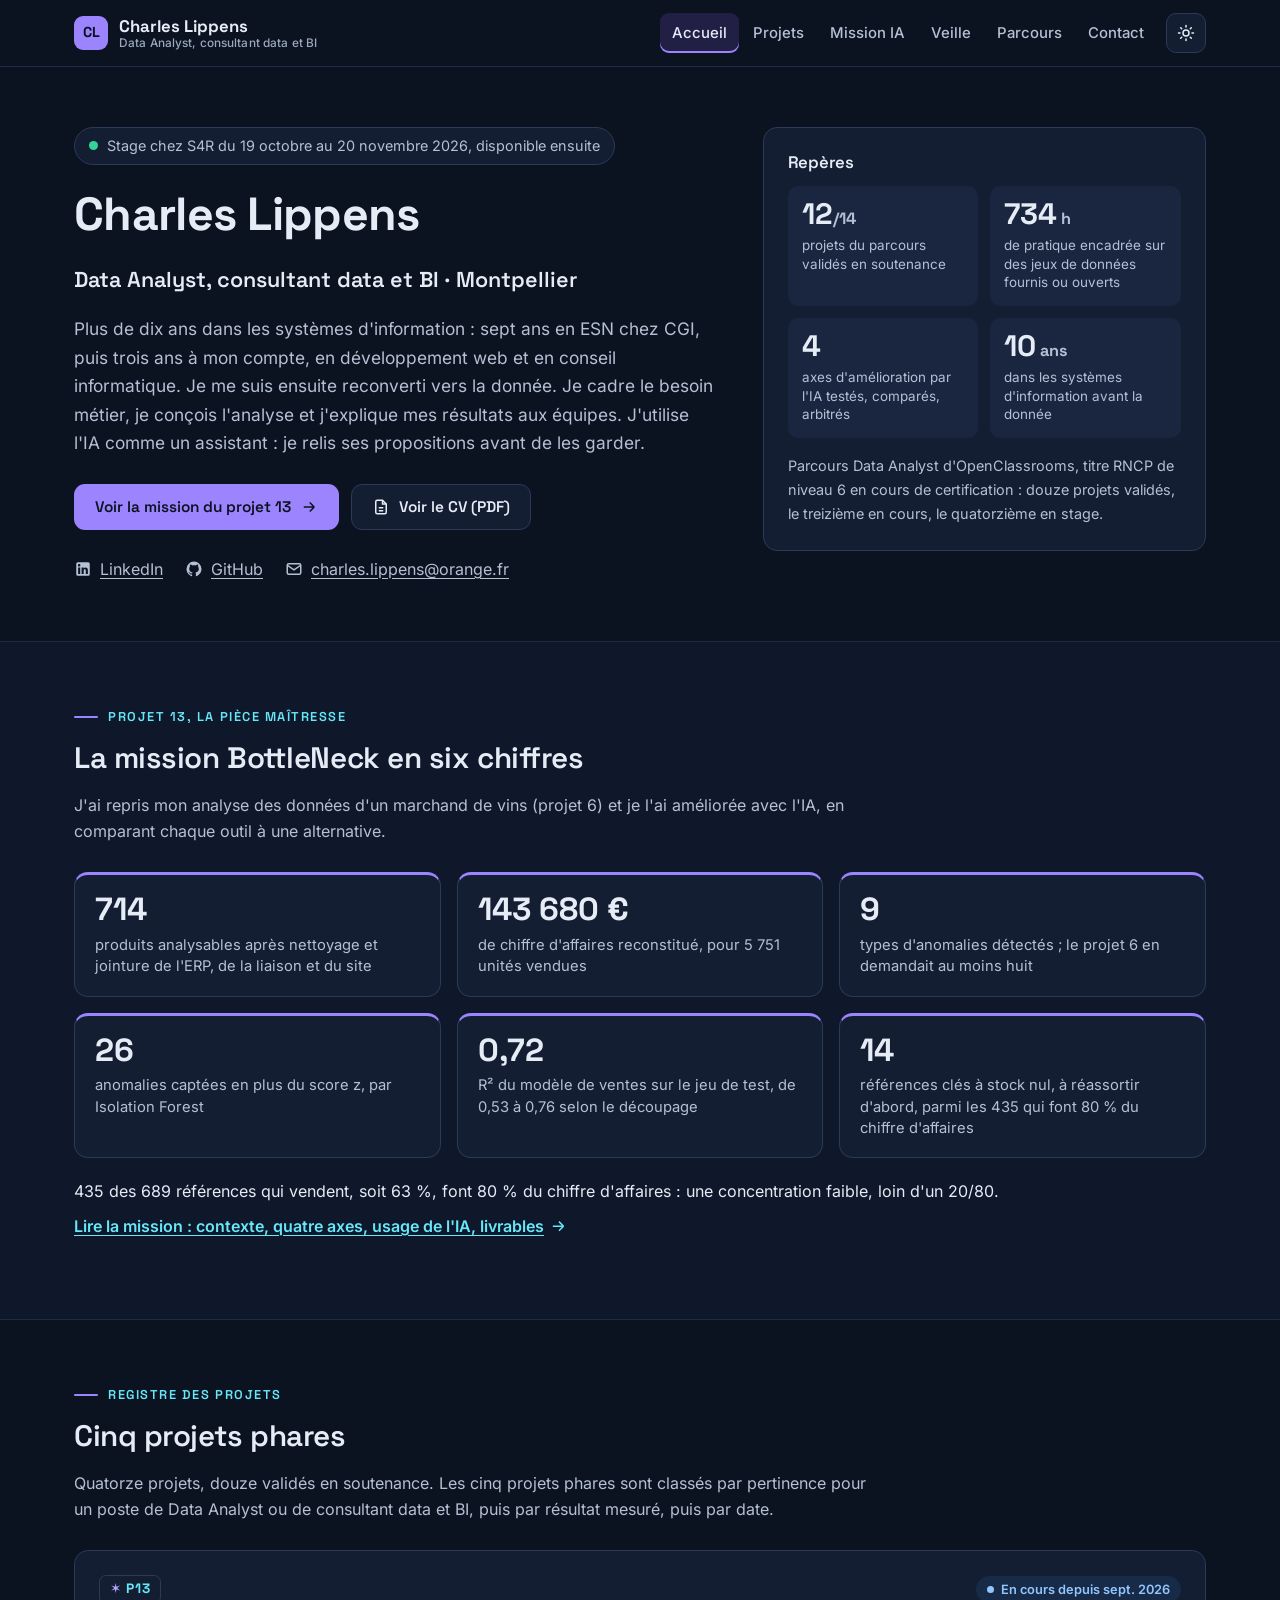
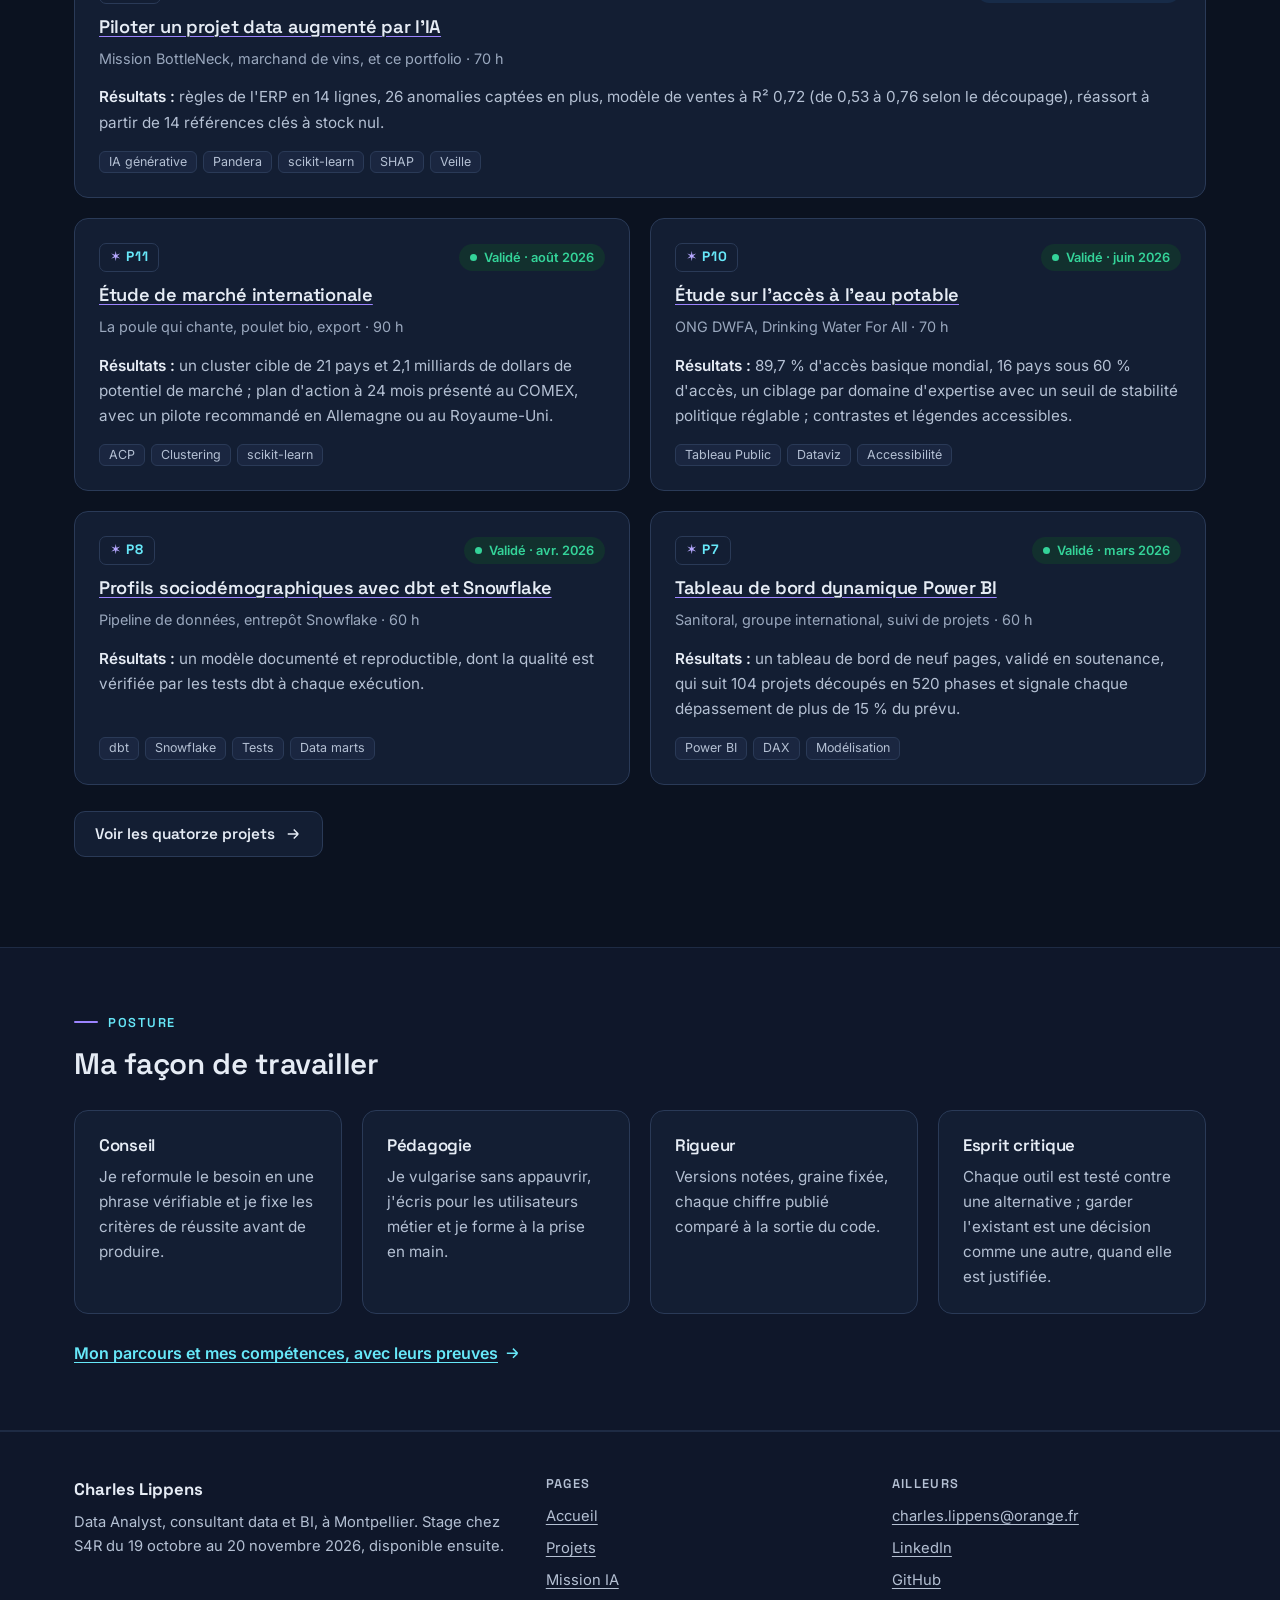
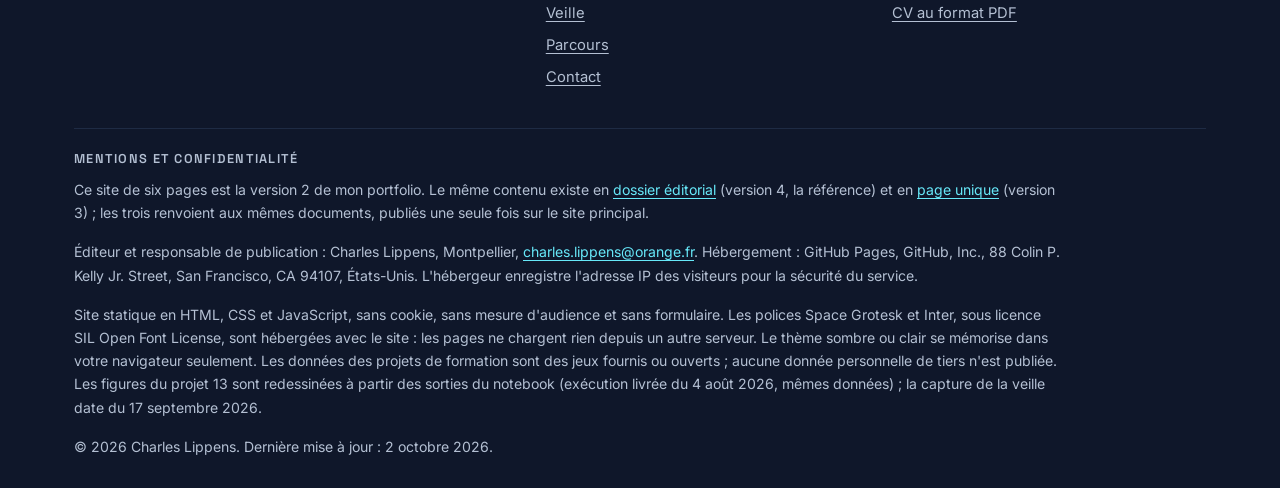
==== commit 6c2518b7: "CV du 7 octobre" ====
--- a/index.html
+++ b/index.html
@@ -51,13 +51,13 @@
   <section class="hero" aria-labelledby="nom">
     <div class="conteneur hero-grille">
       <div class="hero-texte">
-        <p class="statut"><span class="point-ok" aria-hidden="true"></span>Stage chez S4R à partir d'octobre 2026, disponible fin 2026</p>
+        <p class="statut"><span class="point-ok" aria-hidden="true"></span>Stage chez S4R du 19 octobre au 20 novembre 2026, disponible ensuite</p>
         <h1 id="nom">Charles Lippens</h1>
         <p class="metier">Data Analyst, consultant data et BI · Montpellier</p>
         <p class="pitch">Plus de dix ans dans les systèmes d'information : sept ans en ESN chez CGI, puis trois ans à mon compte, en développement web et en conseil informatique. Je me suis ensuite reconverti vers la donnée. Je cadre le besoin métier, je conçois l'analyse et j'explique mes résultats aux équipes. J'utilise l'IA comme un assistant : je relis ses propositions avant de les garder.</p>
         <div class="actions">
           <a class="btn btn-plein" href="mission-ia.html">Voir la mission du projet 13<svg viewBox="0 0 24 24" fill="none" stroke="currentColor" stroke-width="2" aria-hidden="true"><path d="M5 12h14m0 0-6-6m6 6-6 6"/></svg></a>
-          <a class="btn btn-contour" href="https://charleslippensdata.github.io/livrables/CV_Charles_Lippens.pdf" download><svg viewBox="0 0 24 24" fill="none" stroke="currentColor" stroke-width="2" aria-hidden="true"><path d="M12 3v12m0 0l-4-4m4 4l4-4M5 21h14"/></svg>Télécharger le CV (PDF)</a>
+          <a class="btn btn-contour" href="https://charleslippensdata.github.io/livrables/CV_Charles_Lippens.pdf" target="_blank" rel="noopener"><svg viewBox="0 0 24 24" fill="none" stroke="currentColor" stroke-width="2" aria-hidden="true"><path d="M14 3H7a2 2 0 0 0-2 2v14a2 2 0 0 0 2 2h10a2 2 0 0 0 2-2V8z"/><path d="M14 3v5h5M9 13h6M9 17h6"/></svg>Voir le CV (PDF)<span class="vh"> (nouvel onglet)</span></a>
         </div>
         <ul class="liens-hero">
           <li><a href="https://www.linkedin.com/in/charleslippens/" target="_blank" rel="noopener"><svg viewBox="0 0 24 24" fill="currentColor" aria-hidden="true"><path d="M19 3a2 2 0 0 1 2 2v14a2 2 0 0 1-2 2H5a2 2 0 0 1-2-2V5a2 2 0 0 1 2-2h14m-.5 15.5v-5.3a3.26 3.26 0 0 0-3.26-3.26c-.85 0-1.84.52-2.32 1.3v-1.11h-2.79v8.37h2.79v-4.93c0-.77.62-1.4 1.39-1.4a1.4 1.4 0 0 1 1.4 1.4v4.93h2.79M6.88 8.56a1.68 1.68 0 0 0 1.68-1.68c0-.93-.75-1.69-1.68-1.69a1.69 1.69 0 0 0-1.69 1.69c0 .93.76 1.68 1.69 1.68m1.39 9.94v-8.37H5.5v8.37h2.77z"/></svg>LinkedIn<span class="vh"> (nouvel onglet)</span></a></li>
@@ -168,7 +168,7 @@
     <div class="pied-grille">
       <div class="pied-marque">
         <p class="pied-nom">Charles Lippens</p>
-        <p>Data Analyst, consultant data et BI, à Montpellier. Stage chez S4R à partir d'octobre 2026, disponible fin 2026.</p>
+        <p>Data Analyst, consultant data et BI, à Montpellier. Stage chez S4R du 19 octobre au 20 novembre 2026, disponible ensuite.</p>
       </div>
       <nav class="pied-bloc" aria-label="Pages du site">
         <h2>Pages</h2>
@@ -187,7 +187,7 @@
           <li><a href="mailto:charles.lippens@orange.fr">charles.lippens@orange.fr</a></li>
           <li><a href="https://www.linkedin.com/in/charleslippens/" target="_blank" rel="noopener">LinkedIn<span class="vh"> (nouvel onglet)</span></a></li>
           <li><a href="https://github.com/CharlesLippensData" target="_blank" rel="noopener">GitHub<span class="vh"> (nouvel onglet)</span></a></li>
-          <li><a href="https://charleslippensdata.github.io/livrables/CV_Charles_Lippens.pdf" download>CV au format PDF</a></li>
+          <li><a href="https://charleslippensdata.github.io/livrables/CV_Charles_Lippens.pdf" target="_blank" rel="noopener">CV au format PDF<span class="vh"> (nouvel onglet)</span></a></li>
         </ul>
       </div>
     </div>
@@ -196,7 +196,7 @@
       <p>Ce site de six pages est la version 2 de mon portfolio. Le même contenu existe en <a href="https://charleslippensdata.github.io/">dossier éditorial</a> (version 4, la référence) et en <a href="https://charleslippensdata.github.io/portfolio-v3/">page unique</a> (version 3) ; les trois renvoient aux mêmes documents, publiés une seule fois sur le site principal.</p>
       <p>Éditeur et responsable de publication : Charles Lippens, Montpellier, <a href="mailto:charles.lippens@orange.fr">charles.lippens@orange.fr</a>. Hébergement : GitHub Pages, GitHub, Inc., 88 Colin P. Kelly Jr. Street, San Francisco, CA 94107, États-Unis. L'hébergeur enregistre l'adresse IP des visiteurs pour la sécurité du service.</p>
       <p>Site statique en HTML, CSS et JavaScript, sans cookie, sans mesure d'audience et sans formulaire. Les polices Space Grotesk et Inter, sous licence SIL Open Font License, sont hébergées avec le site : les pages ne chargent rien depuis un autre serveur. Le thème sombre ou clair se mémorise dans votre navigateur seulement. Les données des projets de formation sont des jeux fournis ou ouverts ; aucune donnée personnelle de tiers n'est publiée. Les figures du projet 13 sont redessinées à partir des sorties du notebook (exécution livrée du 4 août 2026, mêmes données) ; la capture de la veille date du 17 septembre 2026.</p>
-      <p>© 2026 Charles Lippens. Dernière mise à jour : 1er octobre 2026.</p>
+      <p>© 2026 Charles Lippens. Dernière mise à jour : 2 octobre 2026.</p>
     </div>
   </div>
 </footer>
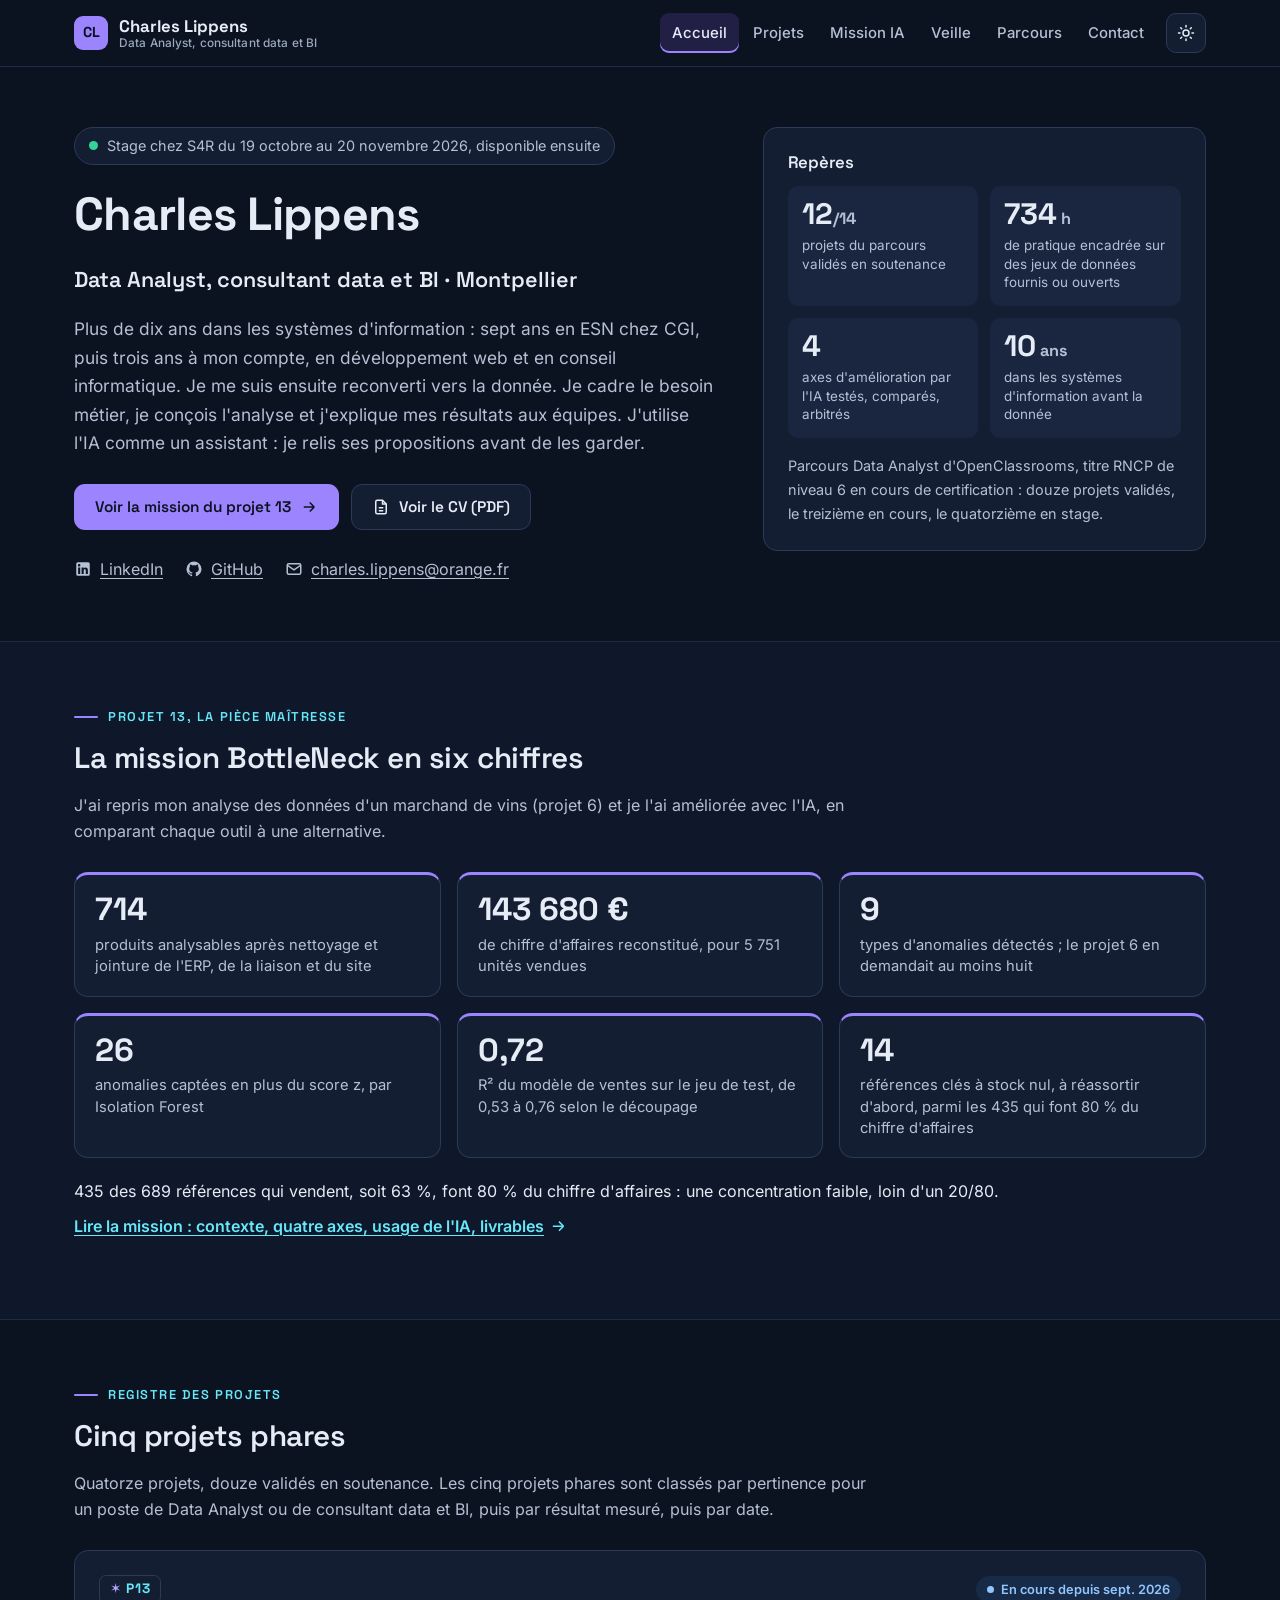
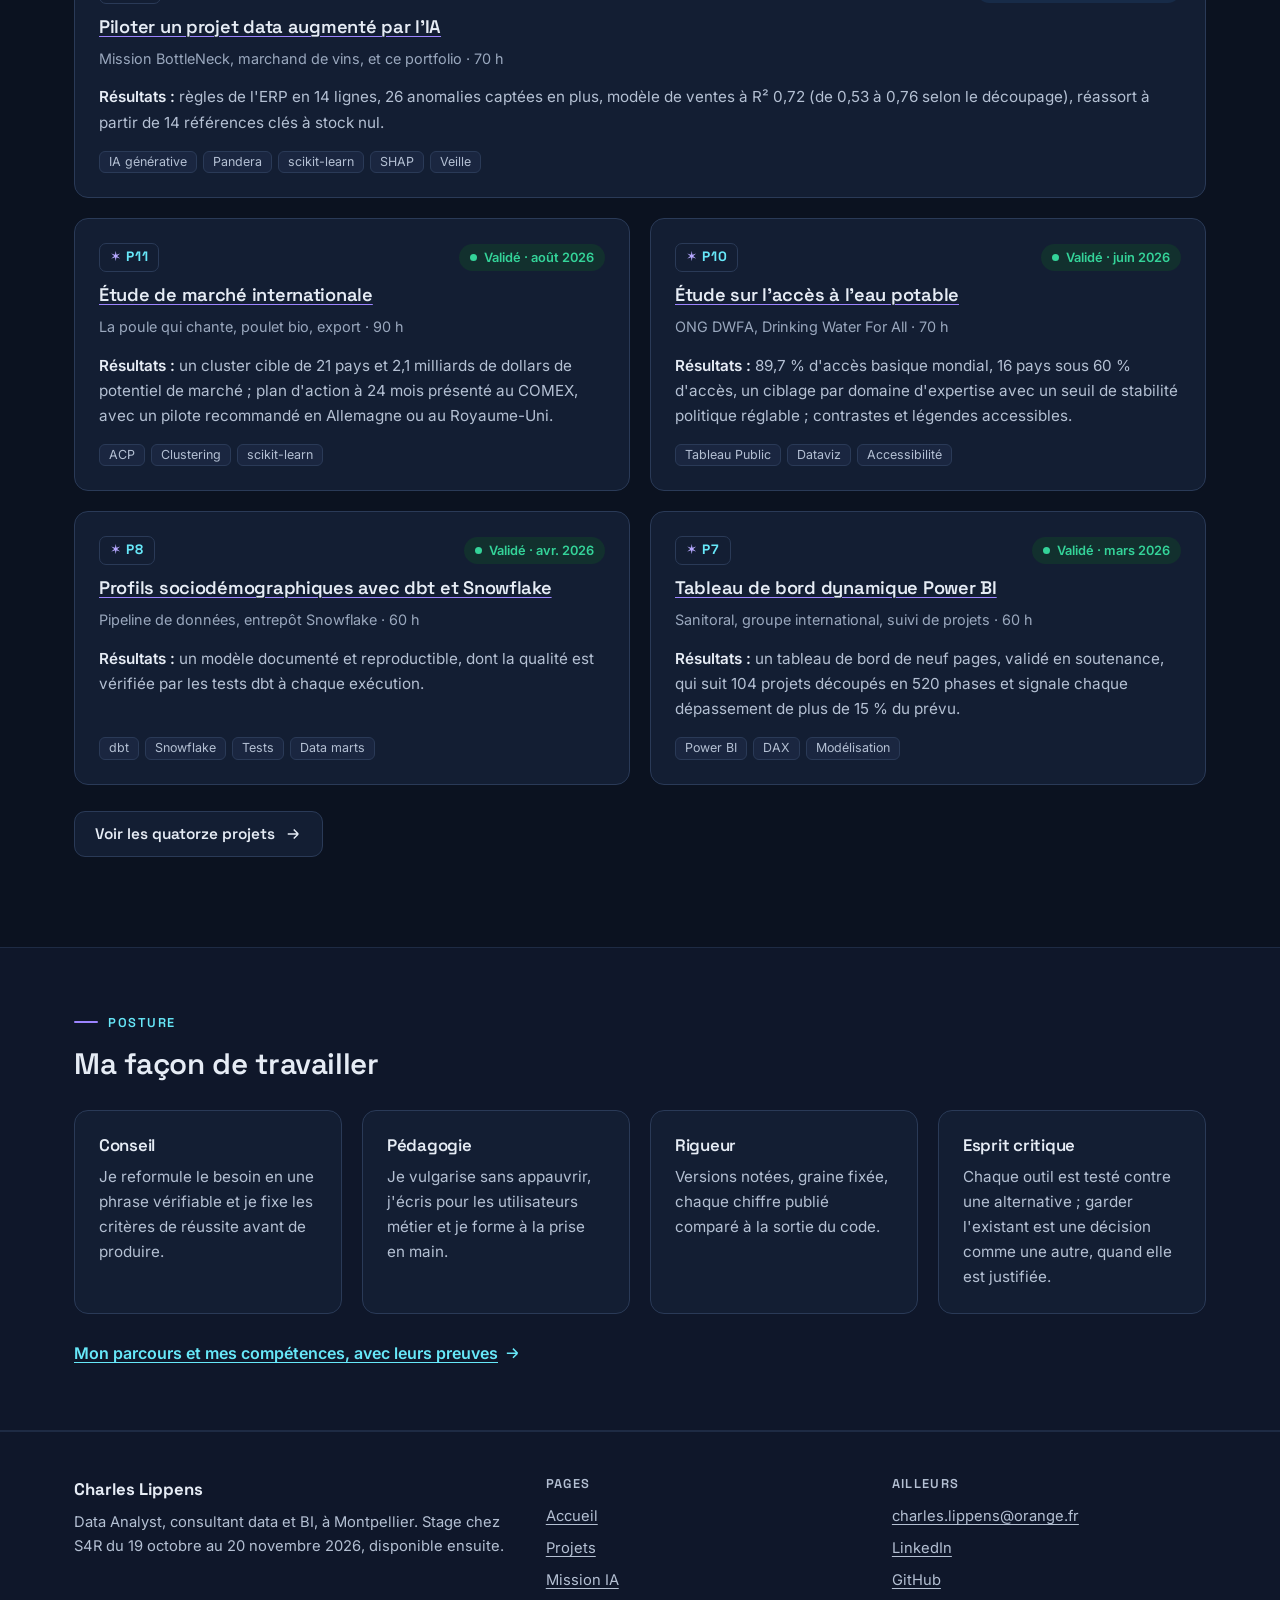
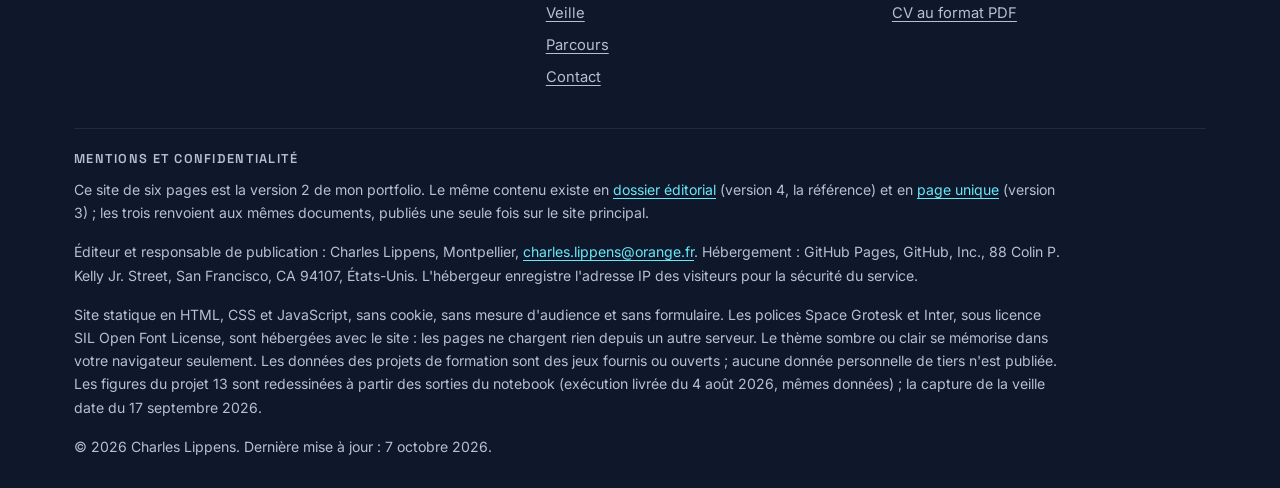
==== commit 827f5524: "Update index.html" ====
--- a/index.html
+++ b/index.html
@@ -196,7 +196,7 @@
       <p>Ce site de six pages est la version 2 de mon portfolio. Le même contenu existe en <a href="https://charleslippensdata.github.io/">dossier éditorial</a> (version 4, la référence) et en <a href="https://charleslippensdata.github.io/portfolio-v3/">page unique</a> (version 3) ; les trois renvoient aux mêmes documents, publiés une seule fois sur le site principal.</p>
       <p>Éditeur et responsable de publication : Charles Lippens, Montpellier, <a href="mailto:charles.lippens@orange.fr">charles.lippens@orange.fr</a>. Hébergement : GitHub Pages, GitHub, Inc., 88 Colin P. Kelly Jr. Street, San Francisco, CA 94107, États-Unis. L'hébergeur enregistre l'adresse IP des visiteurs pour la sécurité du service.</p>
       <p>Site statique en HTML, CSS et JavaScript, sans cookie, sans mesure d'audience et sans formulaire. Les polices Space Grotesk et Inter, sous licence SIL Open Font License, sont hébergées avec le site : les pages ne chargent rien depuis un autre serveur. Le thème sombre ou clair se mémorise dans votre navigateur seulement. Les données des projets de formation sont des jeux fournis ou ouverts ; aucune donnée personnelle de tiers n'est publiée. Les figures du projet 13 sont redessinées à partir des sorties du notebook (exécution livrée du 4 août 2026, mêmes données) ; la capture de la veille date du 17 septembre 2026.</p>
-      <p>© 2026 Charles Lippens. Dernière mise à jour : 2 octobre 2026.</p>
+      <p>© 2026 Charles Lippens. Dernière mise à jour : 7 octobre 2026.</p>
     </div>
   </div>
 </footer>
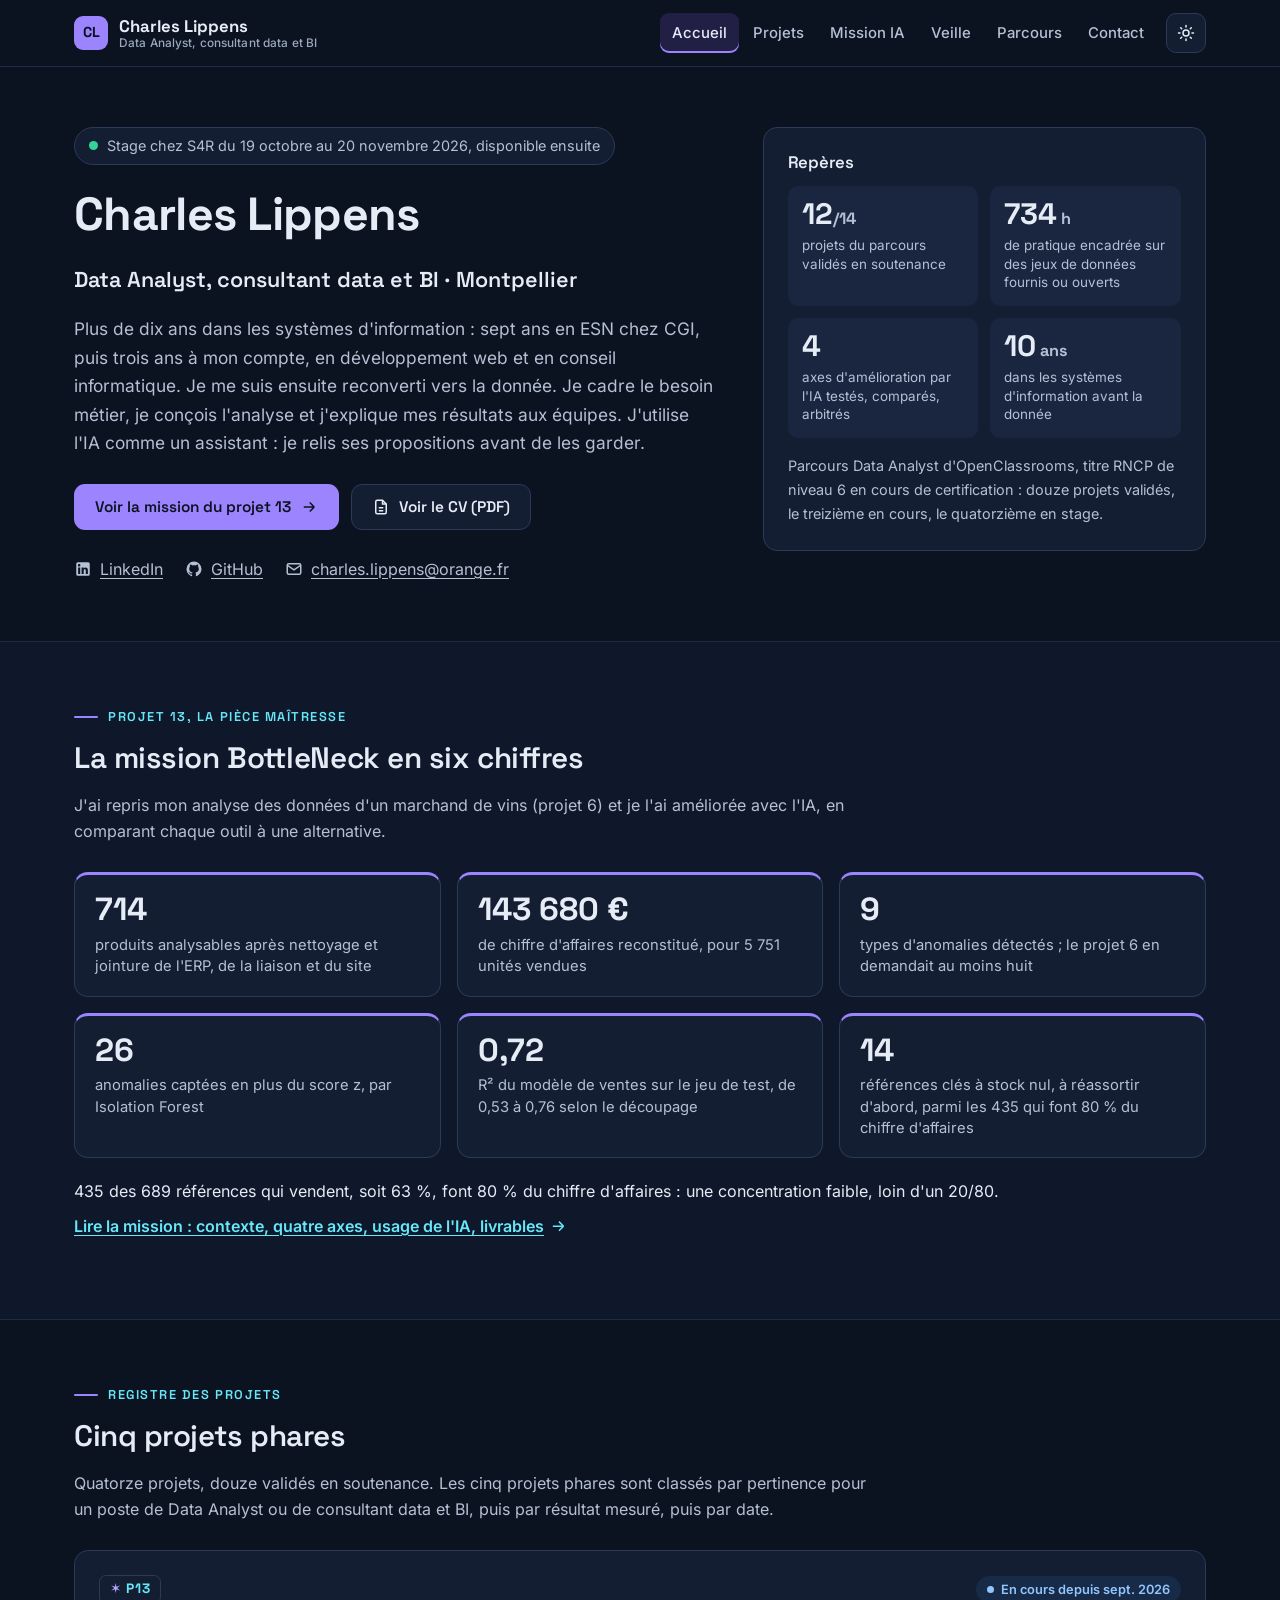
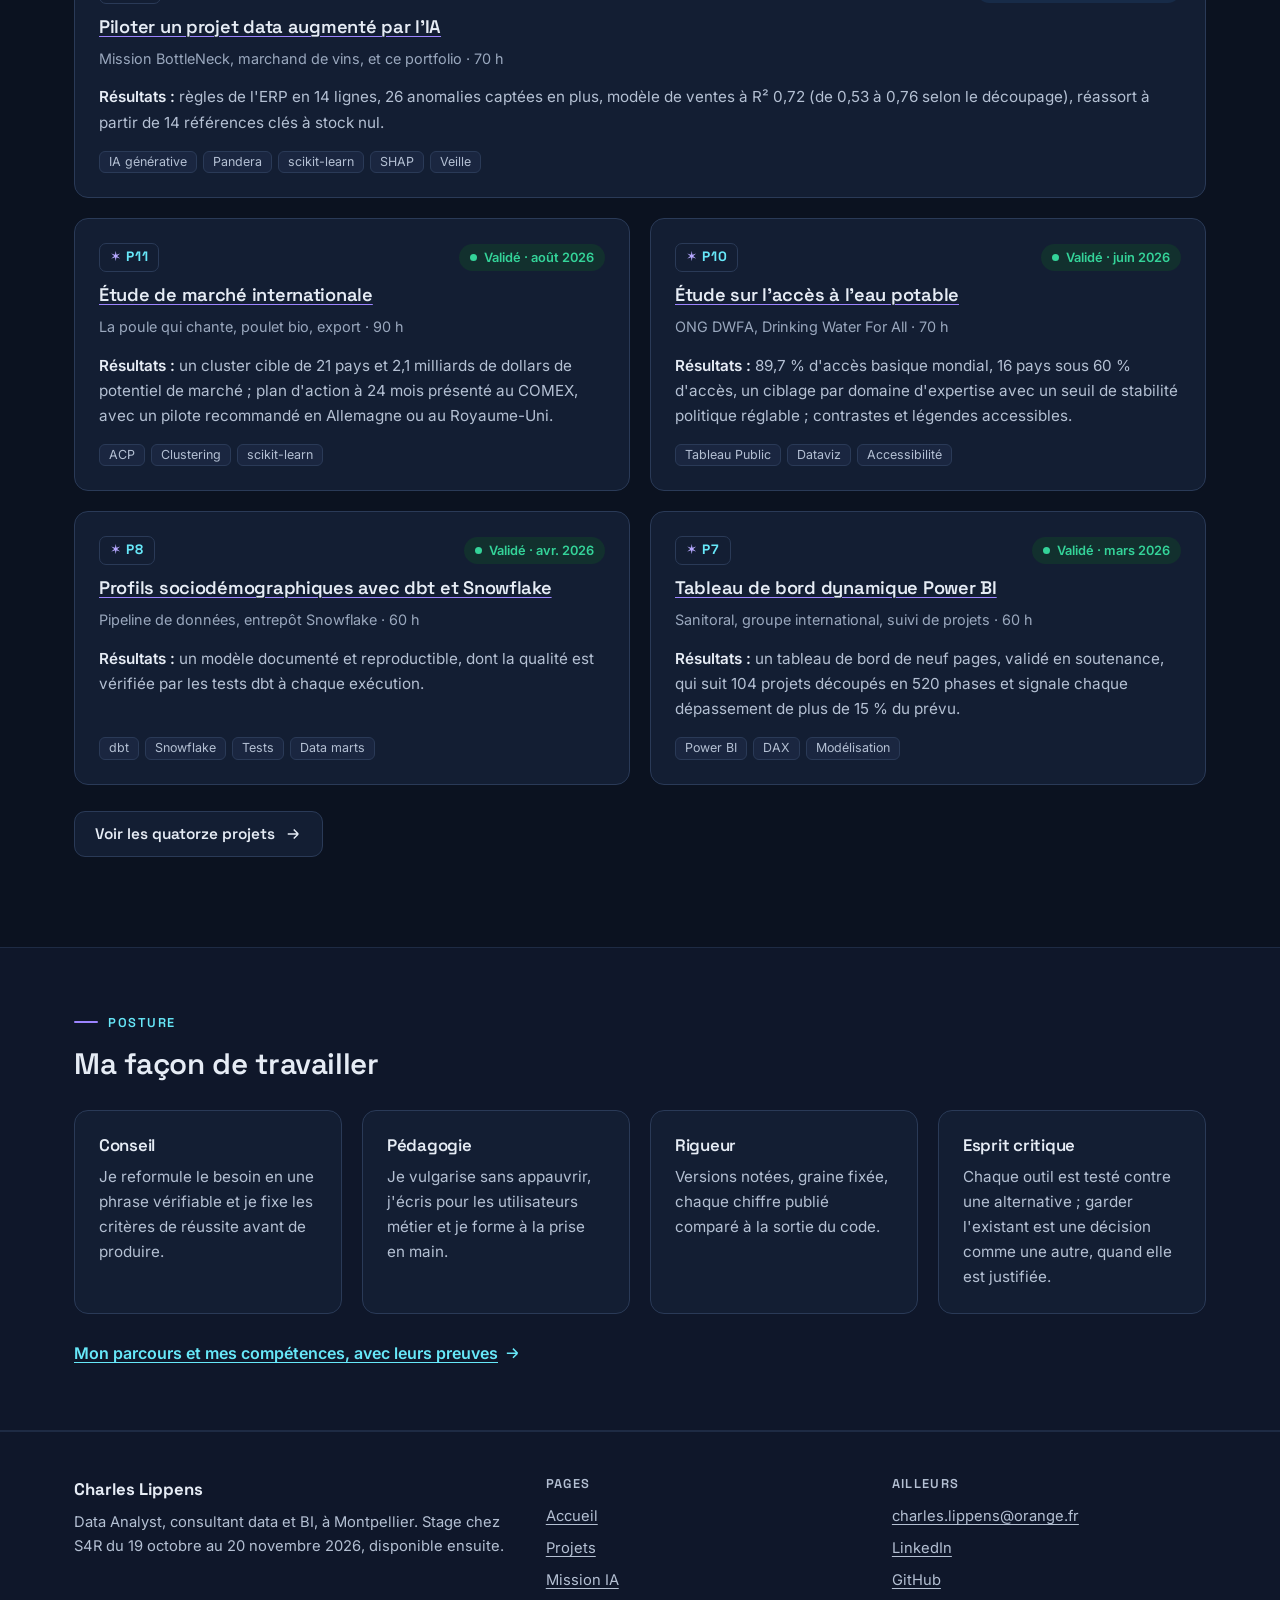
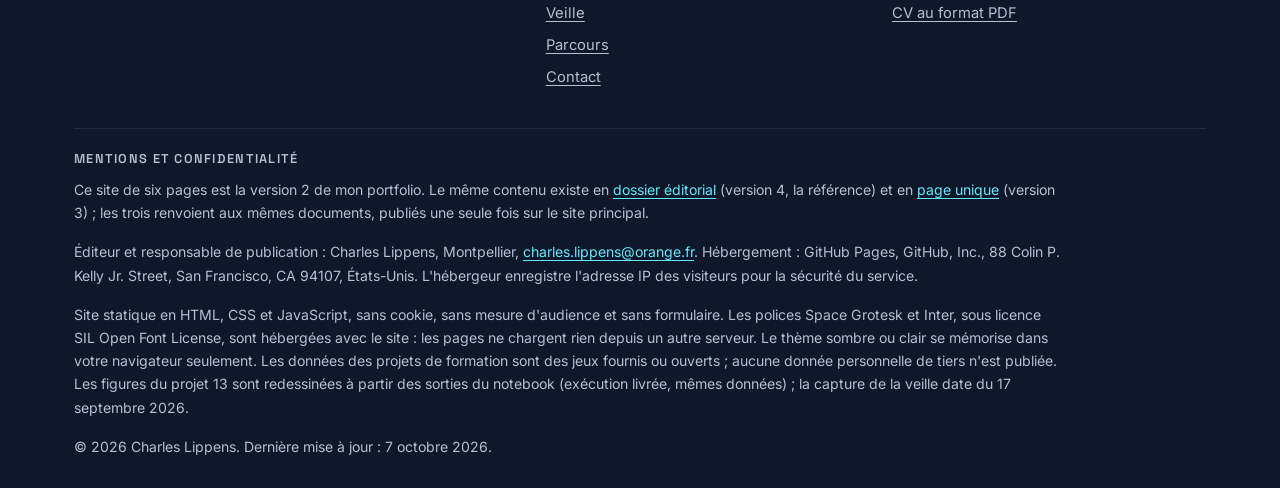
==== commit 35359f54: "Update files" ====
--- a/index.html
+++ b/index.html
@@ -195,7 +195,7 @@
       <h2>Mentions et confidentialité</h2>
       <p>Ce site de six pages est la version 2 de mon portfolio. Le même contenu existe en <a href="https://charleslippensdata.github.io/">dossier éditorial</a> (version 4, la référence) et en <a href="https://charleslippensdata.github.io/portfolio-v3/">page unique</a> (version 3) ; les trois renvoient aux mêmes documents, publiés une seule fois sur le site principal.</p>
       <p>Éditeur et responsable de publication : Charles Lippens, Montpellier, <a href="mailto:charles.lippens@orange.fr">charles.lippens@orange.fr</a>. Hébergement : GitHub Pages, GitHub, Inc., 88 Colin P. Kelly Jr. Street, San Francisco, CA 94107, États-Unis. L'hébergeur enregistre l'adresse IP des visiteurs pour la sécurité du service.</p>
-      <p>Site statique en HTML, CSS et JavaScript, sans cookie, sans mesure d'audience et sans formulaire. Les polices Space Grotesk et Inter, sous licence SIL Open Font License, sont hébergées avec le site : les pages ne chargent rien depuis un autre serveur. Le thème sombre ou clair se mémorise dans votre navigateur seulement. Les données des projets de formation sont des jeux fournis ou ouverts ; aucune donnée personnelle de tiers n'est publiée. Les figures du projet 13 sont redessinées à partir des sorties du notebook (exécution livrée du 4 août 2026, mêmes données) ; la capture de la veille date du 17 septembre 2026.</p>
+      <p>Site statique en HTML, CSS et JavaScript, sans cookie, sans mesure d'audience et sans formulaire. Les polices Space Grotesk et Inter, sous licence SIL Open Font License, sont hébergées avec le site : les pages ne chargent rien depuis un autre serveur. Le thème sombre ou clair se mémorise dans votre navigateur seulement. Les données des projets de formation sont des jeux fournis ou ouverts ; aucune donnée personnelle de tiers n'est publiée. Les figures du projet 13 sont redessinées à partir des sorties du notebook (exécution livrée, mêmes données) ; la capture de la veille date du 17 septembre 2026.</p>
       <p>© 2026 Charles Lippens. Dernière mise à jour : 7 octobre 2026.</p>
     </div>
   </div>
